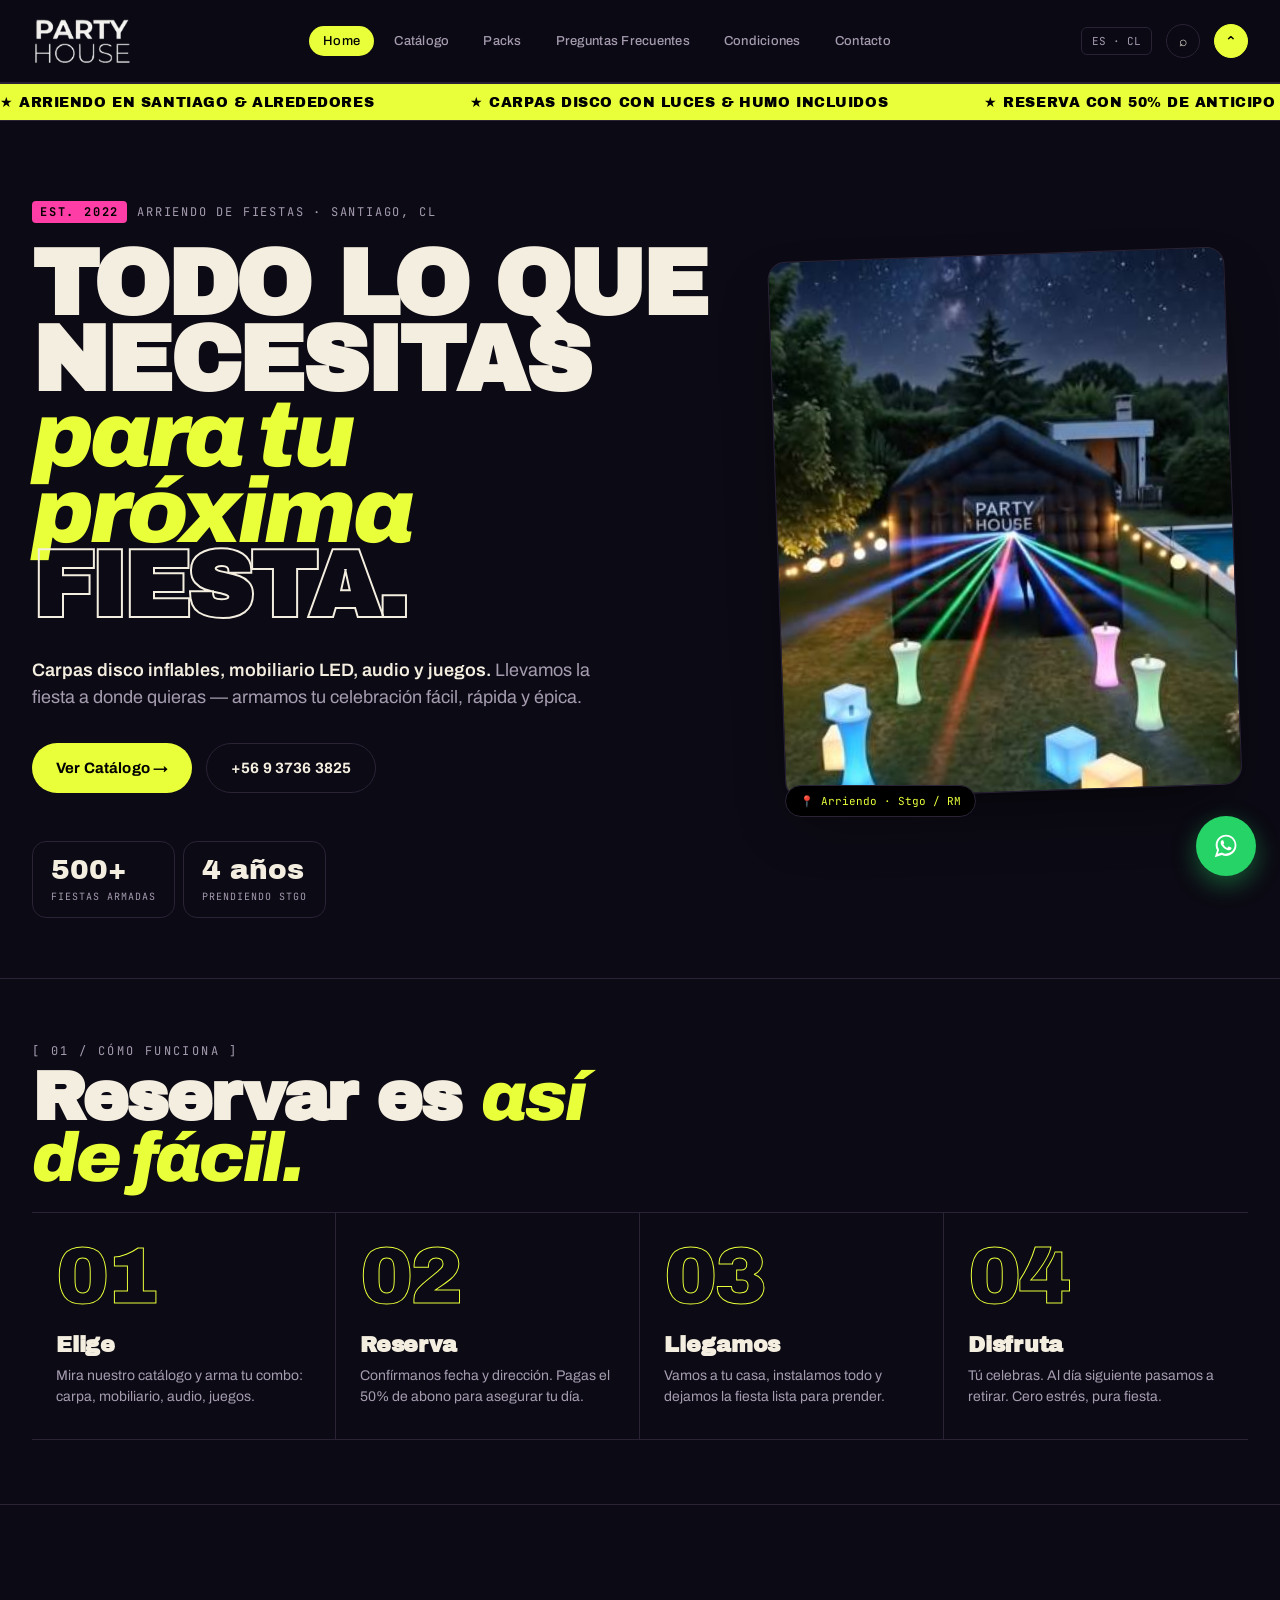
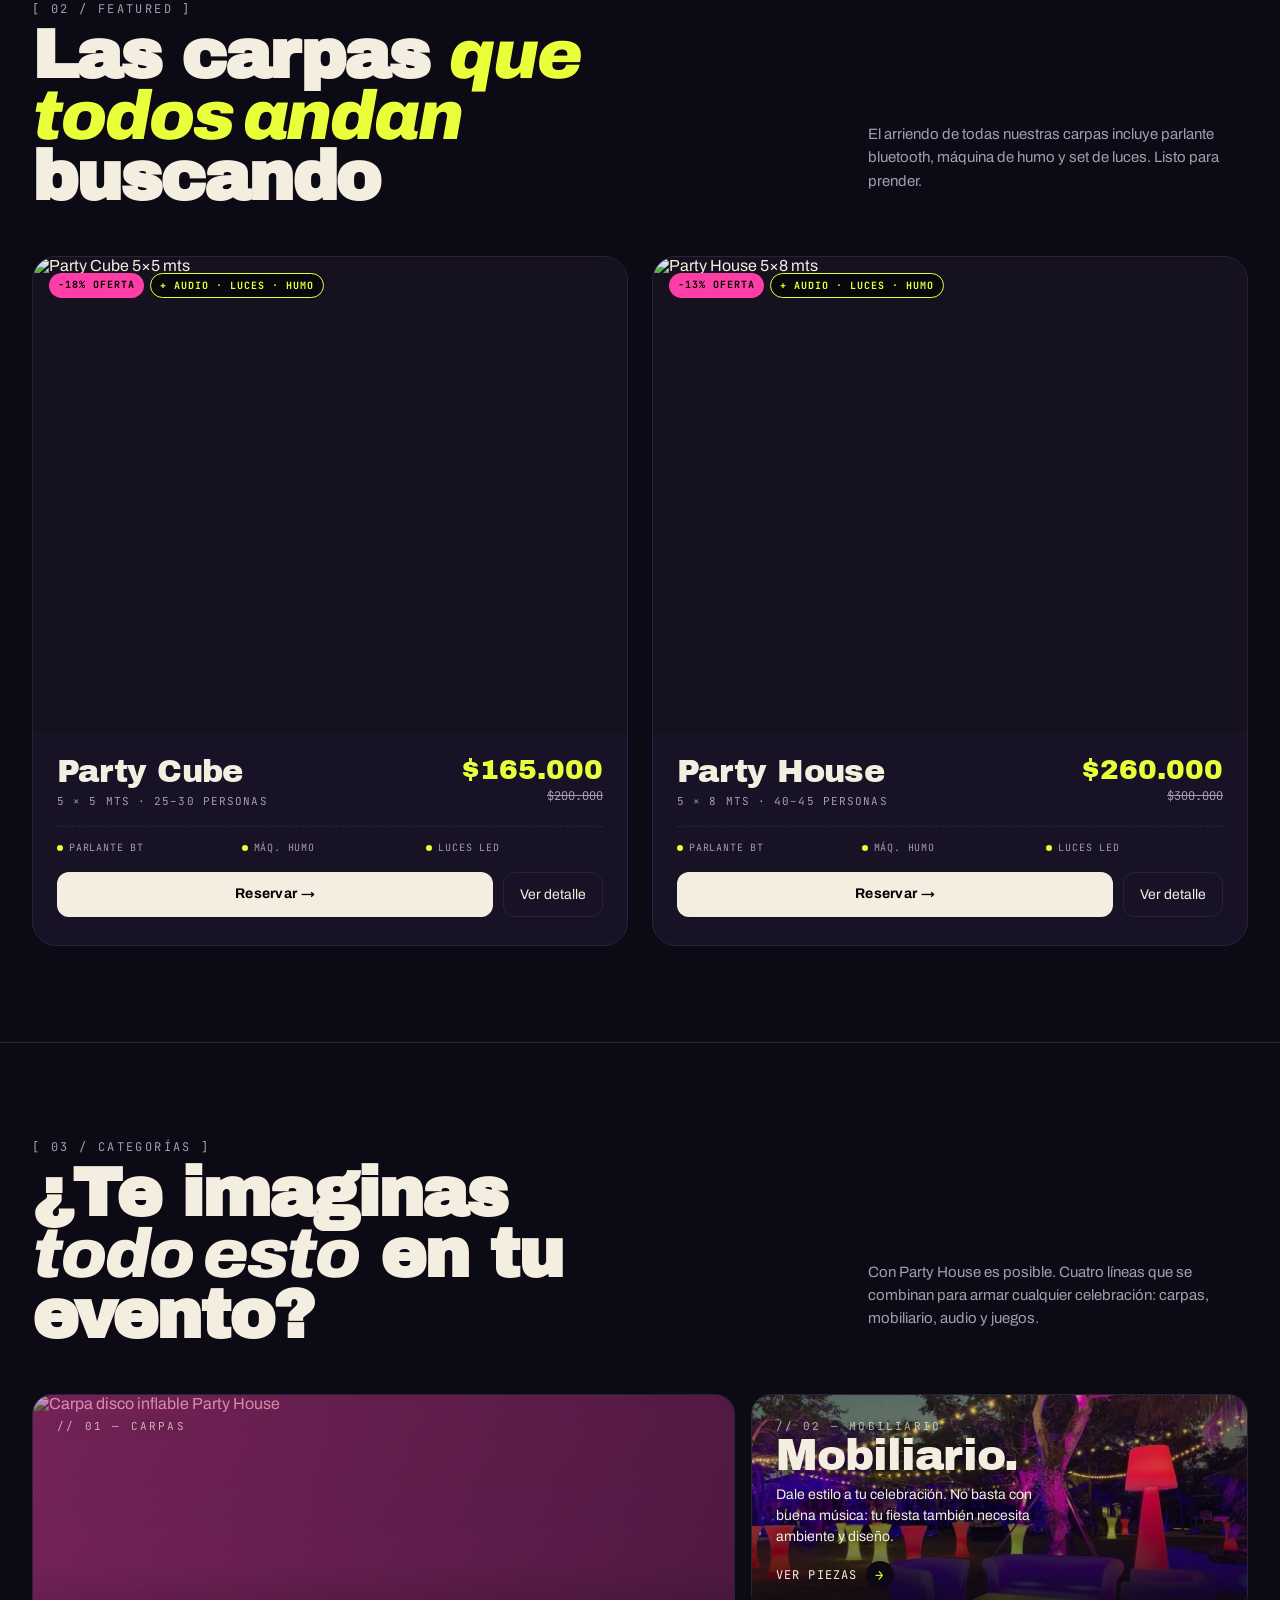
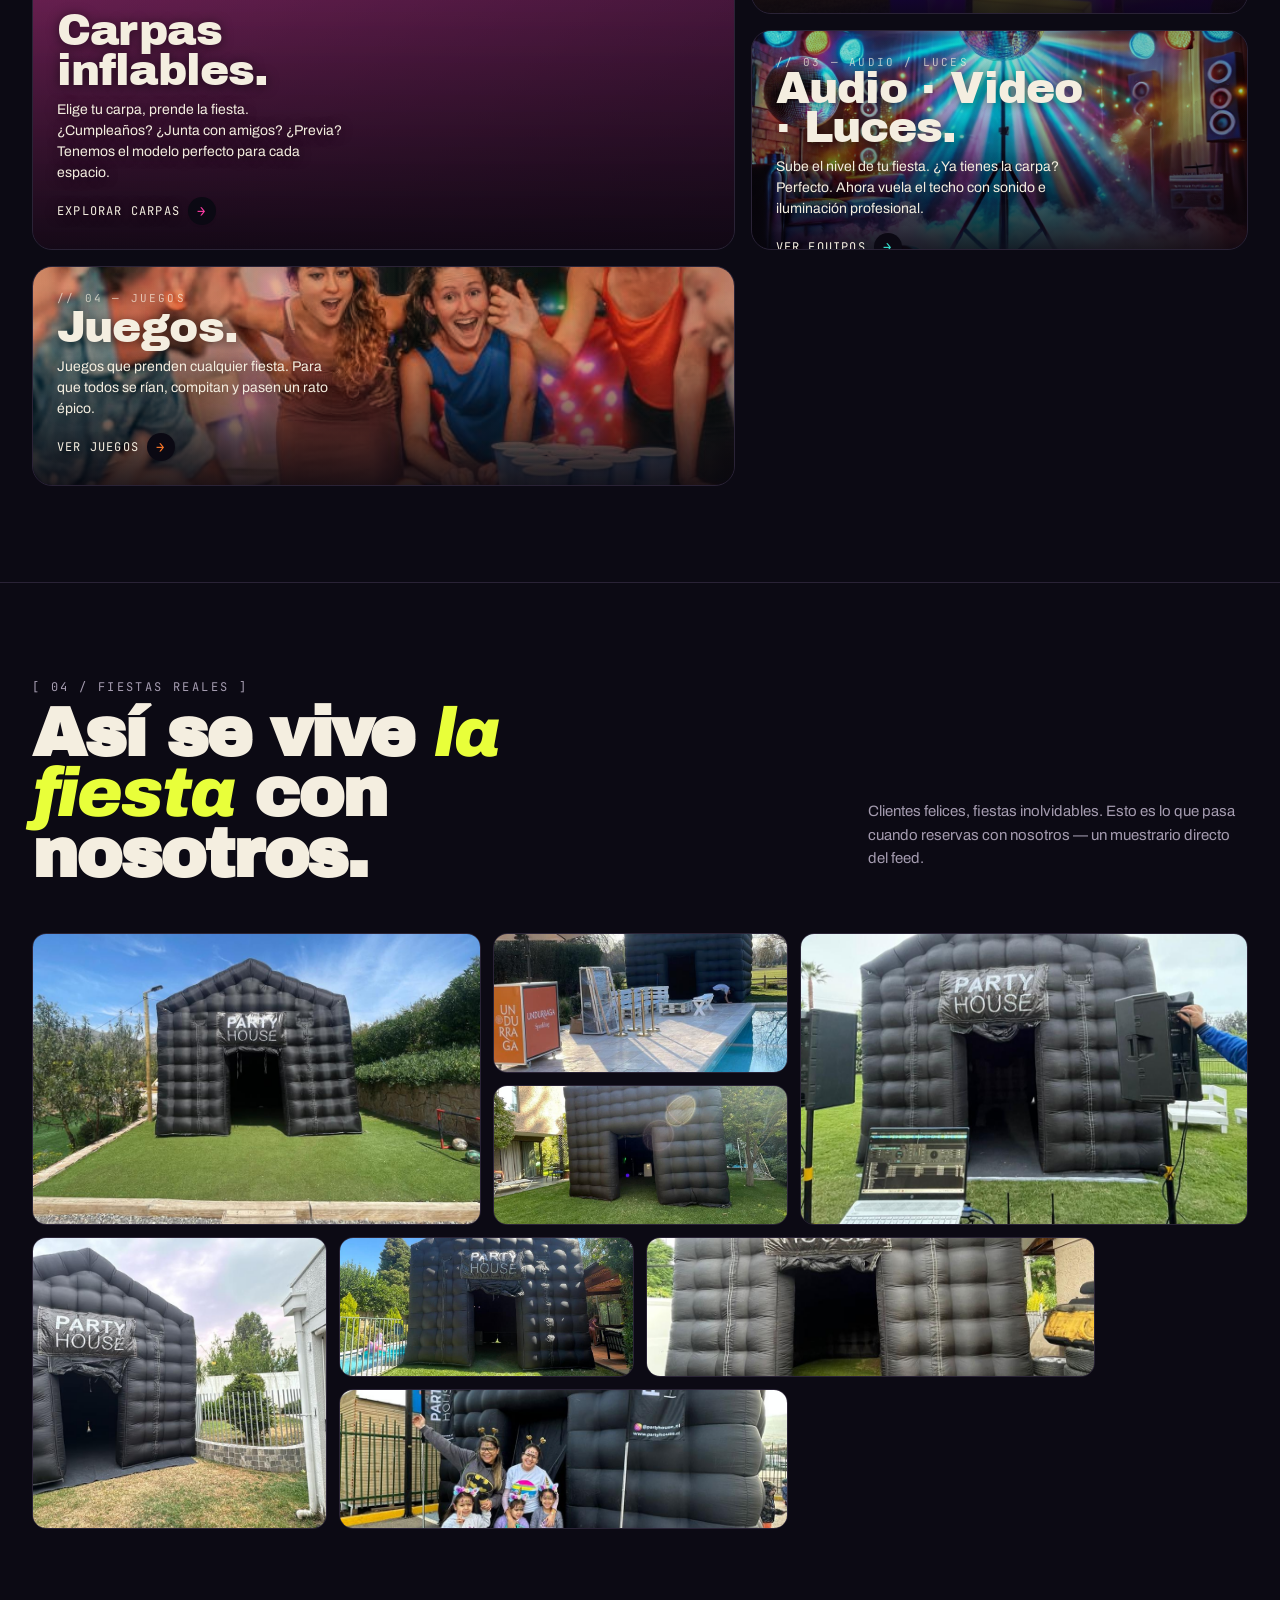
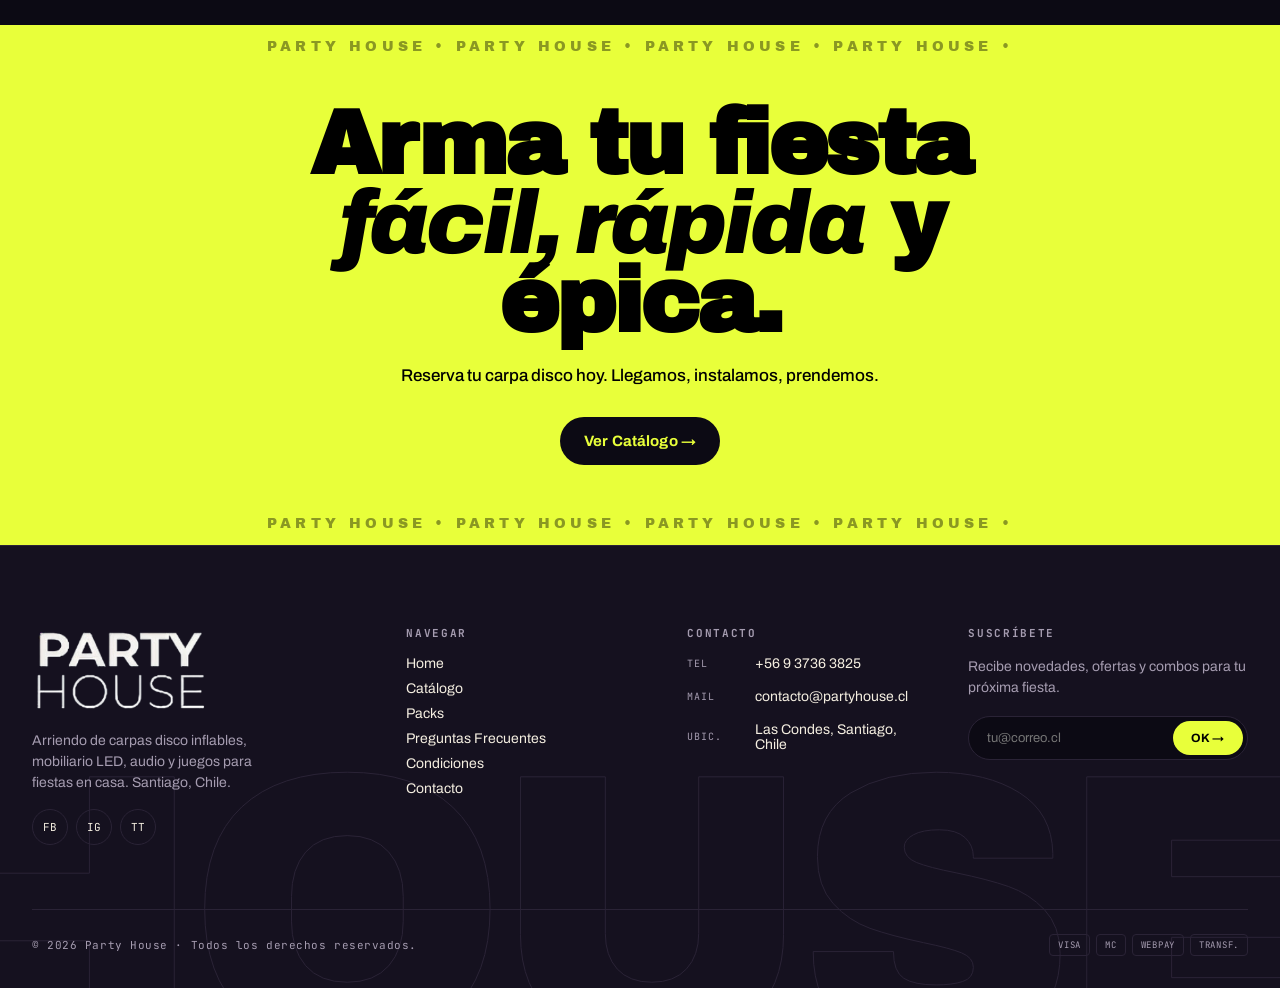
==== index.html @ 4698a6fb "Add files via upload" ====
<!doctype html>
<html lang="es">
<head>
<meta charset="utf-8" />
<meta name="viewport" content="width=device-width,initial-scale=1" />
<title>Party House — Arriendo de carpas, mobiliario LED y audio</title>
<meta name="description" content="Arriendo de carpas disco inflables, mobiliario LED, audio y juegos para fiestas en casa. Arma tu celebración fácil, rápida y épica." />
<link rel="preconnect" href="https://fonts.googleapis.com" />
<link rel="preconnect" href="https://fonts.gstatic.com" crossorigin />
<link href="https://fonts.googleapis.com/css2?family=Archivo+Black&family=Archivo:ital,wght@0,400;0,500;0,700;0,900;1,900&family=JetBrains+Mono:wght@400;500;700&display=swap" rel="stylesheet" />
<link rel="stylesheet" href="assets/site.css" />
<style>
  /* Home-specific */
  .hero{position:relative;padding:80px 0 60px;overflow:hidden}
  .hero-grid{display:grid;grid-template-columns:1.4fr 1fr;gap:48px;align-items:start}
  .eyebrow{font-family:"JetBrains Mono";font-size:12px;color:var(--ink-dim);text-transform:uppercase;letter-spacing:0.15em;display:flex;align-items:center;gap:10px;margin-bottom:24px}
  .eyebrow .pill{background:var(--magenta);color:#000;padding:3px 8px;border-radius:4px;font-weight:700}
  .hero h1{font-family:"Archivo Black";font-size:clamp(51px,7.2vw,118px);line-height:0.82;letter-spacing:-0.035em;margin:0}
  .hero h1 .stroke{-webkit-text-stroke:2px var(--ink);color:transparent}
  .hero-sub{margin-top:32px;max-width:560px;font-size:18px;line-height:1.5;color:var(--ink-dim)}
  .hero-sub strong{color:var(--ink);font-weight:600}
  .hero-cta{display:flex;gap:14px;margin-top:32px;flex-wrap:wrap}
  .hero-right{position:relative;height:560px;margin-top:42px}
  .hero-card{position:absolute;border-radius:18px;overflow:hidden;border:1px solid var(--line);background:var(--bg-2);box-shadow:0 30px 60px -20px rgba(0,0,0,0.5)}
  .hero-card.a{top:0;left:0;width:78%;height:62%;transform:rotate(-3deg)}
  .hero-card.b{bottom:0;right:0;width:62%;height:54%;transform:rotate(4deg);z-index:2}
  .hero-card.c{top:38%;right:8%;width:38%;height:34%;transform:rotate(-8deg);z-index:3;background:var(--magenta);color:#000;display:grid;place-items:center;text-align:center;padding:20px}
  .hero-card.c .display{font-size:34px}
  .hero-card.video{top:50%;left:50%;width:94%;height:96%;transform:translate(-50%,-50%) rotate(-2deg)}
  .hero-card video{position:absolute;inset:0;width:100%;height:100%;object-fit:cover;display:block}
  .hero-tag{position:absolute;bottom:-14px;left:24px;background:#000;border:1px solid var(--line);padding:8px 14px;border-radius:999px;font-family:"JetBrains Mono";font-size:11px;color:var(--acid);z-index:5}
  .stat-row{display:flex;gap:8px;margin-top:48px;flex-wrap:wrap}
  .stat{padding:14px 18px;border:1px solid var(--line);border-radius:14px;min-width:140px}
  .stat .n{font-family:"Archivo Black";font-size:28px;line-height:1}
  .stat .l{font-family:"JetBrains Mono";font-size:10px;color:var(--ink-dim);text-transform:uppercase;letter-spacing:0.1em;margin-top:6px}

  .tents{display:grid;grid-template-columns:1fr 1fr;gap:24px}
  .tent{border:1px solid var(--line);border-radius:24px;overflow:hidden;background:var(--card);display:flex;flex-direction:column;position:relative;transition:transform .25s,border-color .25s}
  .tent:hover{transform:translateY(-4px);border-color:var(--acid)}
  .tent-img{aspect-ratio:5/4;position:relative;overflow:hidden}
  .tent-badges{position:absolute;top:16px;left:16px;display:flex;gap:6px;flex-wrap:wrap;z-index:2}
  .tent-body{padding:24px 24px 28px;display:flex;flex-direction:column;gap:14px}
  .tent-head{display:flex;justify-content:space-between;align-items:flex-start;gap:16px}
  .tent-title{font-family:"Archivo Black";font-size:32px;letter-spacing:-0.02em;line-height:1}
  .tent-size{font-family:"JetBrains Mono";font-size:11px;color:var(--ink-dim);margin-top:6px;letter-spacing:0.1em;text-transform:uppercase}
  .tent-price{text-align:right;line-height:1}
  .tent-price .now{font-family:"Archivo Black";font-size:28px;color:var(--acid)}
  .tent-price .was{font-family:"JetBrains Mono";font-size:12px;color:var(--ink-dim);text-decoration:line-through;margin-top:6px;display:block}
  .tent-meta{display:grid;grid-template-columns:1fr 1fr 1fr;gap:8px;border-top:1px dashed var(--line);padding-top:14px;margin-top:4px}
  .tent-meta div{font-family:"JetBrains Mono";font-size:10px;color:var(--ink-dim);letter-spacing:0.08em;text-transform:uppercase;display:flex;align-items:center;gap:6px}
  .tent-meta div::before{content:"";width:6px;height:6px;background:var(--acid);border-radius:50%}
  .tent-actions{display:flex;gap:10px;margin-top:4px}
  .tent-actions a.reserve{flex:1;padding:14px;background:var(--ink);color:#000;border:0;border-radius:12px;font-weight:700;cursor:pointer;font-size:14px;letter-spacing:0.02em;transition:background .15s;text-align:center}
  .tent-actions a.reserve:hover{background:var(--acid)}
  .tent-actions a.detail-btn{padding:14px 16px;background:transparent;border:1px solid var(--line);color:var(--ink);border-radius:12px;cursor:pointer;font-size:14px;display:inline-flex;align-items:center}

  .cats{display:grid;grid-template-columns:repeat(12,1fr);gap:16px;grid-auto-rows:220px}
  .cat{position:relative;border-radius:20px;overflow:hidden;border:1px solid var(--line);background:var(--card);padding:24px;display:flex;flex-direction:column;justify-content:space-between;cursor:pointer;transition:transform .25s;color:var(--ink)}
  .cat:hover{transform:translateY(-3px)}
  .cat-1{grid-column:span 7;grid-row:span 2}
  .cat-2{grid-column:span 5}
  .cat-3{grid-column:span 5}
  .cat-4{grid-column:span 7}
  .cat-bg{position:absolute;inset:0;z-index:0;overflow:hidden}
  .cat-bg img{position:absolute;inset:0;width:100%;height:100%;object-fit:cover;z-index:0}
  .cat-bg::before{content:"";position:absolute;inset:0;z-index:1;mix-blend-mode:multiply;opacity:0.45}
  .cat-bg::after{content:"";position:absolute;inset:0;z-index:2;background:linear-gradient(180deg,rgba(8,6,14,0.10) 0%,rgba(8,6,14,0.04) 38%,rgba(8,6,14,0.86) 100%)}
  .cat-content{position:relative;z-index:1;display:flex;flex-direction:column;justify-content:space-between;height:100%;text-shadow:0 1px 12px rgba(0,0,0,0.55)}
  .cat-num{font-family:"JetBrains Mono";font-size:11px;letter-spacing:0.2em;opacity:0.7}
  .cat-title{font-family:"Archivo Black";font-size:44px;line-height:0.9;letter-spacing:-0.02em}
  .cat-desc{font-size:14px;line-height:1.5;max-width:36ch;margin-top:8px}
  .cat-cta{display:inline-flex;align-items:center;gap:8px;font-family:"JetBrains Mono";font-size:12px;letter-spacing:0.1em;text-transform:uppercase;margin-top:14px}
  .cat-cta .arrow{width:28px;height:28px;border-radius:50%;background:#000;color:#fff;display:grid;place-items:center;font-size:14px}
  .cat-1 .cat-bg::before{background:linear-gradient(135deg,var(--magenta),#7a1a55)}
  .cat-1 .cat-cta .arrow{background:#0c0a14;color:var(--magenta)}
  .cat-2 .cat-bg::before{background:linear-gradient(160deg,var(--acid),#9aac20)}
  .cat-2 .cat-cta .arrow{background:#0c0a14;color:var(--acid)}
  .cat-3 .cat-bg::before{background:linear-gradient(140deg,var(--cyan),#1c8175)}
  .cat-3 .cat-cta .arrow{background:#0c0a14;color:var(--cyan)}
  .cat-4 .cat-bg::before{background:linear-gradient(150deg,var(--orange),#a64a17)}
  .cat-4 .cat-cta .arrow{background:#0c0a14;color:var(--orange)}
  .cat-icon{display:none}
  .cat-1 .cat-icon{font-size:120px;opacity:0.18}

  .steps{display:grid;grid-template-columns:repeat(4,1fr);gap:0;border-top:1px solid var(--line);border-bottom:1px solid var(--line)}
  .step{padding:32px 24px;border-right:1px solid var(--line);position:relative}
  .step:last-child{border-right:0}
  .step-n{font-family:"Archivo Black";font-size:80px;line-height:0.8;letter-spacing:-0.04em;-webkit-text-stroke:1px var(--acid);color:transparent}
  .step h4{font-family:"Archivo Black";font-size:22px;margin:24px 0 8px;letter-spacing:-0.01em}
  .step p{color:var(--ink-dim);font-size:14px;line-height:1.5;margin:0}

  .gallery{display:grid;grid-template-columns:repeat(8,1fr);gap:12px;grid-auto-rows:140px}
  .gimg{position:relative;border-radius:14px;overflow:hidden;border:1px solid var(--line)}
  .gimg .photo{font-size:10px}
  .gimg img{position:absolute;inset:0;width:100%;height:100%;object-fit:cover}
  .gimg .loc{position:absolute;left:10px;bottom:10px;font-family:"JetBrains Mono";font-size:10px;color:#fff;background:rgba(0,0,0,0.6);padding:4px 8px;border-radius:4px;letter-spacing:0.08em;z-index:2;backdrop-filter:blur(4px)}
  .gimg .date{position:absolute;right:10px;top:10px;font-family:"JetBrains Mono";font-size:9px;color:var(--acid);background:rgba(0,0,0,0.7);padding:3px 7px;border-radius:4px;letter-spacing:0.08em;z-index:2}
  .g1{grid-column:span 3;grid-row:span 2}
  .g2{grid-column:span 2}
  .g3{grid-column:span 3;grid-row:span 2}
  .g4{grid-column:span 2}
  .g5{grid-column:span 2;grid-row:span 2}
  .g6{grid-column:span 2}
  .g7{grid-column:span 3}
  .g8{grid-column:span 3}

  .cta-band{background:var(--acid);color:#000;padding:80px 0;text-align:center;position:relative;overflow:hidden}
  .cta-band::before,.cta-band::after{content:"PARTY HOUSE • PARTY HOUSE • PARTY HOUSE • PARTY HOUSE • ";position:absolute;font-family:"Archivo Black";font-size:14px;letter-spacing:0.3em;white-space:nowrap;color:#000;opacity:0.4}
  .cta-band::before{top:14px;left:0;right:0}
  .cta-band::after{bottom:14px;left:0;right:0}
  .cta-band h3{font-family:"Archivo Black";font-size:clamp(40px,7vw,108px);line-height:0.88;letter-spacing:-0.035em;margin:0 auto;max-width:14ch}
  .cta-band p{margin:24px auto 32px;max-width:520px;font-size:17px;font-weight:500}
  .cta-band .btn{background:#0c0a14;color:var(--acid)}

  @media (max-width:1024px){
    .hero-grid{grid-template-columns:1fr;gap:64px}
    .hero-right{height:440px;margin-top:0}
    .tents{grid-template-columns:1fr}
    .cats{grid-auto-rows:auto}
    .cat-1,.cat-2,.cat-3,.cat-4{grid-column:span 12;min-height:220px}
    .steps{grid-template-columns:1fr 1fr}
    .step:nth-child(2){border-right:0}
    .step:nth-child(1),.step:nth-child(2){border-bottom:1px solid var(--line)}
    .gallery{grid-template-columns:repeat(4,1fr)}
    .g1,.g3,.g5,.g7,.g8{grid-column:span 2;grid-row:span 1}
    .g2,.g4,.g6{grid-column:span 2}
  }
  @media (max-width:640px){
    .stat-row{gap:6px}
    .stat{padding:10px 12px;min-width:0;flex:1}
    .tent-meta{grid-template-columns:1fr 1fr}
    .gallery{grid-template-columns:repeat(2,1fr)}
    .g1,.g2,.g3,.g4,.g5,.g6,.g7,.g8{grid-column:span 2;grid-row:span 1}
  }
</style>
</head>
<body>

<div id="nav-slot"></div>

<div class="marquee" aria-hidden="true">
  <div class="marquee-track">
    <span>★ Arriendo en Santiago &amp; alrededores</span><span class="sep"></span>
    <span>★ Carpas disco con luces &amp; humo incluidos</span><span class="sep"></span>
    <span>★ Reserva con 50% de anticipo</span><span class="sep"></span>
    <span>★ Mobiliario LED · Audio · Juegos</span><span class="sep"></span>
    <span>★ Arriendo en Santiago &amp; alrededores</span><span class="sep"></span>
    <span>★ Carpas disco con luces &amp; humo incluidos</span><span class="sep"></span>
    <span>★ Reserva con 50% de anticipo</span><span class="sep"></span>
    <span>★ Mobiliario LED · Audio · Juegos</span><span class="sep"></span>
  </div>
</div>

<section class="hero">
  <div class="wrap">
    <div class="hero-grid">
      <div>
        <div class="eyebrow">
          <span class="pill">EST. 2022</span>
          Arriendo de fiestas · Santiago, CL
        </div>
        <h1>
          TODO LO QUE<br />
          NECESITAS<br />
          <span class="ital acid">para tu próxima</span><br />
          <span class="stroke">FIESTA.</span>
        </h1>
        <p class="hero-sub">
          <strong>Carpas disco inflables, mobiliario LED, audio y juegos.</strong>
          Llevamos la fiesta a donde quieras — armamos tu celebración fácil,
          rápida y épica.
        </p>
        <div class="hero-cta">
          <a class="btn btn-primary" href="catalogo.html">Ver Catálogo →</a>
          <a class="btn btn-ghost" href="https://wa.me/56937363825" target="_blank" rel="noopener">+56 9 3736 3825</a>
        </div>
        <div class="stat-row">
          <div class="stat"><div class="n">500+</div><div class="l">Fiestas armadas</div></div>
          <div class="stat"><div class="n">4 años</div><div class="l">prendiendo Stgo</div></div>
        </div>
      </div>
      <div class="hero-right">
        <div class="hero-card video">
          <video src="assets/img/video-home.mp4" poster="assets/img/video-home-poster.jpg" autoplay loop muted playsinline preload="metadata"></video>
        </div>
        <div class="hero-tag">📍 Arriendo · Stgo / RM</div>
      </div>
    </div>
  </div>
</section>

<section class="section" style="padding:64px 0">
  <div class="wrap">
    <div class="section-head" style="margin-bottom:24px">
      <div>
        <div class="section-num">[ 01 / CÓMO FUNCIONA ]</div>
        <h2>Reservar es <span class="ital acid">así de fácil.</span></h2>
      </div>
    </div>
    <div class="steps">
      <div class="step">
        <div class="step-n">01</div>
        <h4>Elige</h4>
        <p>Mira nuestro catálogo y arma tu combo: carpa, mobiliario, audio, juegos.</p>
      </div>
      <div class="step">
        <div class="step-n">02</div>
        <h4>Reserva</h4>
        <p>Confírmanos fecha y dirección. Pagas el 50% de abono para asegurar tu día.</p>
      </div>
      <div class="step">
        <div class="step-n">03</div>
        <h4>Llegamos</h4>
        <p>Vamos a tu casa, instalamos todo y dejamos la fiesta lista para prender.</p>
      </div>
      <div class="step">
        <div class="step-n">04</div>
        <h4>Disfruta</h4>
        <p>Tú celebras. Al día siguiente pasamos a retirar. Cero estrés, pura fiesta.</p>
      </div>
    </div>
  </div>
</section>

<section class="section" id="featured">
  <div class="wrap">
    <div class="section-head">
      <div>
        <div class="section-num">[ 02 / FEATURED ]</div>
        <h2>Las carpas <span class="ital acid">que todos andan</span> buscando</h2>
      </div>
      <p class="section-blurb">
        El arriendo de todas nuestras carpas incluye parlante bluetooth,
        máquina de humo y set de luces. Listo para prender.
      </p>
    </div>

    <div class="tents">
      <article class="tent">
        <div class="tent-img">
          <div class="tent-badges">
            <span class="badge badge-sale">−18% OFERTA</span>
            <span class="badge badge-incl">+ AUDIO · LUCES · HUMO</span>
          </div>
          <img class="photo-img" src="https://cdn.shopify.com/s/files/1/0756/1658/3934/files/edited.jpg" alt="Party Cube 5×5 mts" loading="lazy" />
        </div>
        <div class="tent-body">
          <div class="tent-head">
            <div>
              <div class="tent-title">Party Cube</div>
              <div class="tent-size">5 × 5 mts · 25–30 personas</div>
            </div>
            <div class="tent-price">
              <div class="now">$165.000</div>
              <span class="was">$200.000</span>
            </div>
          </div>
          <div class="tent-meta">
            <div>Parlante BT</div><div>Máq. humo</div><div>Luces LED</div>
          </div>
          <div class="tent-actions">
            <a class="reserve" href="producto.html?id=party-cube-5x5-mts">Reservar →</a>
            <a class="detail-btn" href="producto.html?id=party-cube-5x5-mts">Ver detalle</a>
          </div>
        </div>
      </article>

      <article class="tent">
        <div class="tent-img">
          <div class="tent-badges">
            <span class="badge badge-sale">−13% OFERTA</span>
            <span class="badge badge-incl">+ AUDIO · LUCES · HUMO</span>
          </div>
          <img class="photo-img" src="https://cdn.shopify.com/s/files/1/0756/1658/3934/files/IMG_20221012_214531_139.webp" alt="Party House 5×8 mts" loading="lazy" />
        </div>
        <div class="tent-body">
          <div class="tent-head">
            <div>
              <div class="tent-title">Party House</div>
              <div class="tent-size">5 × 8 mts · 40–45 personas</div>
            </div>
            <div class="tent-price">
              <div class="now">$260.000</div>
              <span class="was">$300.000</span>
            </div>
          </div>
          <div class="tent-meta">
            <div>Parlante BT</div><div>Máq. humo</div><div>Luces LED</div>
          </div>
          <div class="tent-actions">
            <a class="reserve" href="producto.html?id=party-house-5x8-mts">Reservar →</a>
            <a class="detail-btn" href="producto.html?id=party-house-5x8-mts">Ver detalle</a>
          </div>
        </div>
      </article>
    </div>
  </div>
</section>

<section class="section">
  <div class="wrap">
    <div class="section-head">
      <div>
        <div class="section-num">[ 03 / CATEGORÍAS ]</div>
        <h2>¿Te imaginas <span class="ital">todo esto</span> en tu evento?</h2>
      </div>
      <p class="section-blurb">
        Con Party House es posible. Cuatro líneas que se combinan para armar
        cualquier celebración: carpas, mobiliario, audio y juegos.
      </p>
    </div>

    <div class="cats">
      <a class="cat cat-1" href="catalogo.html?cat=carpas">
        <div class="cat-bg"><img src="assets/img/carpas.jpg" alt="Carpa disco inflable Party House" loading="lazy" /></div>
        <div class="cat-icon">🕺</div>
        <div class="cat-content">
          <div class="cat-num">// 01 — CARPAS</div>
          <div>
            <div class="cat-title">Carpas<br/>inflables.</div>
            <div class="cat-desc">Elige tu carpa, prende la fiesta. ¿Cumpleaños? ¿Junta con amigos? ¿Previa? Tenemos el modelo perfecto para cada espacio.</div>
            <span class="cat-cta">Explorar carpas <span class="arrow">→</span></span>
          </div>
        </div>
      </a>

      <a class="cat cat-2" href="catalogo.html?cat=mobiliario">
        <div class="cat-bg"><img src="assets/img/mobiliario.png" alt="Mobiliario LED para eventos" loading="lazy" /></div>
        <div class="cat-icon">🪑</div>
        <div class="cat-content">
          <div class="cat-num">// 02 — MOBILIARIO</div>
          <div>
            <div class="cat-title">Mobiliario.</div>
            <div class="cat-desc">Dale estilo a tu celebración. No basta con buena música: tu fiesta también necesita ambiente y diseño.</div>
            <span class="cat-cta">Ver piezas <span class="arrow">→</span></span>
          </div>
        </div>
      </a>

      <a class="cat cat-3" href="catalogo.html?cat=audio">
        <div class="cat-bg"><img src="assets/img/audio.png" alt="Audio, luces y video para fiestas" loading="lazy" /></div>
        <div class="cat-icon">🔊</div>
        <div class="cat-content">
          <div class="cat-num">// 03 — AUDIO / LUCES</div>
          <div>
            <div class="cat-title">Audio · Video<br/>· Luces.</div>
            <div class="cat-desc">Sube el nivel de tu fiesta. ¿Ya tienes la carpa? Perfecto. Ahora vuela el techo con sonido e iluminación profesional.</div>
            <span class="cat-cta">Ver equipos <span class="arrow">→</span></span>
          </div>
        </div>
      </a>

      <a class="cat cat-4" href="catalogo.html?cat=juegos">
        <div class="cat-bg"><img src="assets/img/juegos.jpg" alt="Juegos para fiestas" loading="lazy" /></div>
        <div class="cat-icon">🕹️</div>
        <div class="cat-content">
          <div class="cat-num">// 04 — JUEGOS</div>
          <div>
            <div class="cat-title">Juegos.</div>
            <div class="cat-desc">Juegos que prenden cualquier fiesta. Para que todos se rían, compitan y pasen un rato épico.</div>
            <span class="cat-cta">Ver juegos <span class="arrow">→</span></span>
          </div>
        </div>
      </a>
    </div>
  </div>
</section>

<section class="section">
  <div class="wrap">
    <div class="section-head">
      <div>
        <div class="section-num">[ 04 / FIESTAS REALES ]</div>
        <h2>Así se vive <span class="ital acid">la fiesta</span> con nosotros.</h2>
      </div>
      <p class="section-blurb">
        Clientes felices, fiestas inolvidables. Esto es lo que pasa cuando
        reservas con nosotros — un muestrario directo del feed.
      </p>
    </div>

    <div class="gallery">
      <div class="gimg g1"><img src="assets/img/gal-1.jpg" alt="Carpa Party House en fiesta real" loading="lazy" /></div>
      <div class="gimg g2"><img src="assets/img/gal-2.jpg" alt="Carpa Party House en fiesta real" loading="lazy" /></div>
      <div class="gimg g3"><img src="assets/img/gal-3.jpg" alt="Carpa Party House en fiesta real" loading="lazy" /></div>
      <div class="gimg g4"><img src="assets/img/gal-4.jpg" alt="Carpa Party House en fiesta real" loading="lazy" /></div>
      <div class="gimg g5"><img src="assets/img/gal-5.jpg" alt="Carpa Party House en fiesta real" loading="lazy" /></div>
      <div class="gimg g6"><img src="assets/img/gal-6.jpg" alt="Carpa Party House en fiesta real" loading="lazy" /></div>
      <div class="gimg g7"><img src="assets/img/gal-7.jpg" alt="Carpa Party House en fiesta real" loading="lazy" /></div>
      <div class="gimg g8"><img src="assets/img/gal-8.jpg" alt="Carpa Party House en fiesta real" loading="lazy" /></div>
    </div>
  </div>
</section>

<section class="cta-band">
  <div class="wrap">
    <h3>Arma tu fiesta <span class="ital">fácil, rápida</span> y épica.</h3>
    <p>Reserva tu carpa disco hoy. Llegamos, instalamos, prendemos.</p>
    <a class="btn" href="catalogo.html">Ver Catálogo →</a>
  </div>
</section>

<div id="footer-slot"></div>
<div id="wa-slot"></div>

<script src="assets/data.js"></script>
<script src="assets/partials.js"></script>
<script src="assets/site.js"></script>
<script>
  PH_mountChrome({active:'home'});
</script>
</body>
</html>
---- assets/site.css ----
/* ============ PARTY HOUSE — Shared styles ============ */
:root{
  --bg:#0c0a14;
  --bg-2:#15111f;
  --ink:#f4eee0;
  --ink-dim:#a59cb0;
  --line:#2a2336;
  --acid:#e8ff3a;
  --magenta:#ff3da6;
  --cyan:#36e6d4;
  --orange:#ff7a2a;
  --card:#171225;
  --danger:#ff5454;
  --success:#3affb2;
}
*{box-sizing:border-box}
html,body{margin:0;padding:0;background:var(--bg);color:var(--ink);font-family:"Archivo",system-ui,sans-serif;-webkit-font-smoothing:antialiased}
body{overflow-x:hidden}
a{color:inherit;text-decoration:none}
::selection{background:var(--acid);color:#000}
img{max-width:100%;display:block}

.mono{font-family:"JetBrains Mono",ui-monospace,monospace;font-feature-settings:"ss01"}
.display{font-family:"Archivo Black","Archivo",sans-serif;letter-spacing:-0.02em;line-height:0.85}
.wrap{max-width:1400px;margin:0 auto;padding:0 32px}
.acid{color:var(--acid)}
.ital{font-style:italic;font-family:"Archivo";font-weight:900}

/* ============ NAV ============ */
.nav{position:sticky;top:0;z-index:50;background:rgba(12,10,20,0.78);backdrop-filter:blur(14px);border-bottom:1px solid var(--line)}
.nav-inner{display:flex;align-items:center;justify-content:space-between;padding:16px 32px;gap:24px;max-width:1400px;margin:0 auto}
.logo{display:flex;align-items:center;gap:10px;font-family:"Archivo Black";letter-spacing:-0.03em;font-size:22px;color:var(--ink)}
.logo .dot{width:14px;height:14px;border-radius:50%;background:var(--acid);box-shadow:0 0 0 4px rgba(232,255,58,0.18)}
.logo-img{height:50px;width:auto;display:block}
@media (max-width:640px){.logo-img{height:41px}}
.nav-links{display:flex;gap:6px;font-size:13px;font-weight:500;letter-spacing:0.02em}
.nav-links a{padding:8px 14px;border-radius:999px;color:var(--ink-dim);transition:all .15s}
.nav-links a:hover{color:var(--ink);background:var(--bg-2)}
.nav-links a.active{color:#000;background:var(--acid)}
.nav-right{display:flex;align-items:center;gap:14px;font-size:13px}
.nav-right .icon{width:34px;height:34px;border-radius:50%;border:1px solid var(--line);display:grid;place-items:center;cursor:pointer;transition:all .15s;background:transparent;color:var(--ink);font-family:inherit;font-size:14px;position:relative}
.nav-right .icon:hover{border-color:var(--acid);color:var(--acid)}
.lang{font-family:"JetBrains Mono";font-size:11px;color:var(--ink-dim);padding:6px 10px;border:1px solid var(--line);border-radius:6px}
.cart-btn{background:var(--acid)!important;color:#000!important;border-color:var(--acid)!important;font-weight:700}
.cart-btn:hover{background:var(--ink)!important;border-color:var(--ink)!important;color:#000!important}
.cart-count{position:absolute;top:-6px;right:-6px;background:var(--magenta);color:#000;font-family:"JetBrains Mono";font-size:10px;font-weight:700;min-width:18px;height:18px;border-radius:9px;padding:0 5px;display:grid;place-items:center;border:2px solid var(--bg)}
.cart-count.empty{display:none}

/* Search overlay */
.search-overlay{position:fixed;inset:0;background:rgba(12,10,20,0.92);backdrop-filter:blur(20px);z-index:200;display:none;align-items:flex-start;justify-content:center;padding-top:120px}
.search-overlay.open{display:flex}
.search-box{width:min(720px,90vw)}
.search-box input{width:100%;background:transparent;border:0;border-bottom:2px solid var(--line);color:var(--ink);font-family:"Archivo Black";font-size:48px;padding:16px 0;outline:0;letter-spacing:-0.02em}
.search-box input::placeholder{color:var(--ink-dim)}
.search-box input:focus{border-bottom-color:var(--acid)}
.search-hint{font-family:"JetBrains Mono";font-size:11px;color:var(--ink-dim);margin-top:14px;letter-spacing:0.1em;text-transform:uppercase}
.search-results{margin-top:24px;display:flex;flex-direction:column;gap:6px;max-height:50vh;overflow-y:auto}
.search-result{padding:14px 18px;border:1px solid var(--line);border-radius:12px;display:flex;justify-content:space-between;align-items:center;cursor:pointer;transition:all .15s;background:var(--card)}
.search-result:hover{border-color:var(--acid);background:var(--bg-2)}
.search-result .name{font-family:"Archivo Black";font-size:17px}
.search-result .meta{font-family:"JetBrains Mono";font-size:11px;color:var(--ink-dim);margin-top:2px}
.search-result .price{font-family:"Archivo Black";font-size:18px;color:var(--acid)}
.search-empty{color:var(--ink-dim);text-align:center;padding:32px;font-size:14px}
.search-close{position:absolute;top:24px;right:32px;width:42px;height:42px;border-radius:50%;border:1px solid var(--line);background:transparent;color:var(--ink);cursor:pointer;font-size:18px}

/* ============ MARQUEE ============ */
.marquee{border-top:1px solid var(--line);border-bottom:1px solid var(--line);background:var(--acid);color:#000;overflow:hidden}
.marquee-track{display:flex;gap:48px;padding:10px 0;font-family:"Archivo Black";font-size:14px;letter-spacing:0.04em;text-transform:uppercase;white-space:nowrap;animation:marq 28s linear infinite}
.marquee-track span{display:inline-flex;align-items:center;gap:48px}
.marquee-track .sep{width:8px;height:8px;background:#000;border-radius:50%;display:inline-block}
@keyframes marq{from{transform:translateX(0)}to{transform:translateX(-50%)}}

/* ============ BUTTONS ============ */
.btn{display:inline-flex;align-items:center;justify-content:center;gap:10px;padding:16px 24px;border-radius:999px;font-weight:700;font-size:15px;letter-spacing:0.01em;border:0;cursor:pointer;transition:transform .15s;font-family:"Archivo",sans-serif}
.btn:hover{transform:translateY(-2px)}
.btn-primary{background:var(--acid);color:#000}
.btn-magenta{background:var(--magenta);color:#000}
.btn-ghost{background:transparent;color:var(--ink);border:1px solid var(--line)}
.btn-ghost:hover{border-color:var(--ink)}
.btn-block{width:100%}
.btn-sm{padding:10px 16px;font-size:13px}

/* Floating WhatsApp */
.wa-float{position:fixed;bottom:24px;right:24px;width:60px;height:60px;border-radius:50%;background:#25D366;color:#fff;display:grid;place-items:center;z-index:90;box-shadow:0 8px 24px rgba(37,211,102,0.4);cursor:pointer;border:0;transition:transform .15s}
.wa-float svg{display:block}
.wa-float:hover{transform:scale(1.08)}

/* Photo placeholders */
.photo-img{position:absolute;inset:0;width:100%;height:100%;object-fit:cover;background:var(--bg-2)}
/* any container holding a real photo must establish a positioning context */
.product-img,.tent-img,.pd-main,.pd-thumb,.ci-img,.sum-item-img{position:relative}
.photo{position:relative;width:100%;height:100%;background:repeating-linear-gradient(45deg,#1d1830 0 12px,#211b35 12px 24px);display:grid;place-items:center;color:var(--ink-dim);font-family:"JetBrains Mono";font-size:11px;text-align:center}
.photo::after{content:attr(data-label);padding:6px 10px;background:rgba(0,0,0,0.5);border:1px dashed var(--line);border-radius:4px;letter-spacing:0.1em;text-transform:uppercase}
.photo.tint-magenta{background:repeating-linear-gradient(45deg,#5a1640 0 12px,#6a1a4a 12px 24px)}
.photo.tint-cyan{background:repeating-linear-gradient(45deg,#0e3a40 0 12px,#114449 12px 24px)}
.photo.tint-acid{background:repeating-linear-gradient(45deg,#3e4012 0 12px,#494c16 12px 24px)}
.photo.tint-orange{background:repeating-linear-gradient(45deg,#4a2210 0 12px,#562813 12px 24px)}
.photo.tint-purple{background:repeating-linear-gradient(45deg,#2a1b4a 0 12px,#322154 12px 24px)}

/* ============ PAGE HEAD (for sub-pages) ============ */
.page-head{padding:80px 0 48px;border-bottom:1px solid var(--line);position:relative;overflow:hidden}
.page-head .crumb{font-family:"JetBrains Mono";font-size:11px;color:var(--ink-dim);letter-spacing:0.2em;margin-bottom:18px;text-transform:uppercase}
.page-head .crumb a:hover{color:var(--acid)}
.page-head h1{font-family:"Archivo Black";font-size:clamp(48px,8vw,128px);line-height:0.85;letter-spacing:-0.035em;margin:0;max-width:14ch}
.page-head .lead{margin-top:24px;color:var(--ink-dim);font-size:17px;line-height:1.55;max-width:560px}
.page-head-bg{position:absolute;font-family:"Archivo Black";font-size:clamp(140px,22vw,320px);right:-30px;bottom:-80px;color:transparent;-webkit-text-stroke:1px var(--line);letter-spacing:-0.04em;line-height:0.8;pointer-events:none;user-select:none}

/* ============ SECTIONS ============ */
.section{padding:96px 0;border-top:1px solid var(--line);position:relative}
.section-head{display:flex;align-items:flex-end;justify-content:space-between;gap:24px;margin-bottom:48px;flex-wrap:wrap}
.section-num{font-family:"JetBrains Mono";font-size:12px;color:var(--ink-dim);letter-spacing:0.2em}
.section h2{font-family:"Archivo Black";font-size:clamp(40px,5.4vw,84px);line-height:0.88;letter-spacing:-0.03em;margin:8px 0 0;max-width:14ch}
.section-blurb{max-width:380px;color:var(--ink-dim);font-size:15px;line-height:1.55}

/* ============ PRODUCT CARD ============ */
.product-card{border:1px solid var(--line);border-radius:24px;overflow:hidden;background:var(--card);display:flex;flex-direction:column;position:relative;transition:transform .25s,border-color .25s;color:var(--ink)}
.product-card:hover{transform:translateY(-4px);border-color:var(--acid)}
.product-img{aspect-ratio:5/4;position:relative;overflow:hidden}
.product-img .photo::after{font-size:12px}
.product-badges{position:absolute;top:14px;left:14px;display:flex;gap:6px;flex-wrap:wrap;z-index:2}
.badge{padding:5px 9px;border-radius:999px;font-family:"JetBrains Mono";font-size:10px;letter-spacing:0.1em;text-transform:uppercase;font-weight:700}
.badge-sale{background:var(--magenta);color:#000}
.badge-incl{background:rgba(0,0,0,0.6);color:var(--acid);border:1px solid var(--acid)}
.badge-new{background:var(--cyan);color:#000}
.product-body{padding:20px 22px 22px;display:flex;flex-direction:column;gap:10px;flex:1}
.product-cat{font-family:"JetBrains Mono";font-size:10px;color:var(--ink-dim);letter-spacing:0.15em;text-transform:uppercase}
.product-title{font-family:"Archivo Black";font-size:24px;letter-spacing:-0.02em;line-height:1;margin:0}
.product-size{font-family:"JetBrains Mono";font-size:11px;color:var(--ink-dim);letter-spacing:0.08em;text-transform:uppercase}
.product-price{display:flex;align-items:baseline;gap:10px;margin-top:auto}
.product-price .now{font-family:"Archivo Black";font-size:22px;color:var(--acid)}
.product-price .was{font-family:"JetBrains Mono";font-size:12px;color:var(--ink-dim);text-decoration:line-through}
.product-actions{display:flex;gap:8px;margin-top:8px}
.product-actions .reserve{flex:1;padding:12px;background:var(--ink);color:#000;border:0;border-radius:10px;font-weight:700;cursor:pointer;font-size:13px;letter-spacing:0.02em;transition:background .15s;font-family:inherit}
.product-actions .reserve:hover{background:var(--acid)}
.product-actions .detail-btn{padding:12px 14px;background:transparent;border:1px solid var(--line);color:var(--ink);border-radius:10px;cursor:pointer;font-size:13px;font-family:inherit}
.product-actions .detail-btn:hover{border-color:var(--ink)}

/* ============ FAQ ============ */
.faq-list{display:flex;flex-direction:column;border-top:1px solid var(--line)}
.faq-item{border-bottom:1px solid var(--line);padding:24px 0;cursor:pointer}
.faq-q{display:flex;justify-content:space-between;align-items:center;gap:16px;font-family:"Archivo Black";font-size:20px;letter-spacing:-0.01em}
.faq-q .plus{width:32px;height:32px;border-radius:50%;border:1px solid var(--line);display:grid;place-items:center;color:var(--ink-dim);transition:all .2s;flex-shrink:0}
.faq-item:hover .plus{border-color:var(--acid);color:var(--acid)}
.faq-item.open .plus{background:var(--acid);color:#000;border-color:var(--acid);transform:rotate(45deg)}
.faq-a{max-height:0;overflow:hidden;transition:max-height .35s,margin .35s;color:var(--ink-dim);font-size:15px;line-height:1.6}
.faq-item.open .faq-a{max-height:400px;margin-top:14px}
.faq-a ul{padding-left:20px;margin:8px 0}
.faq-a li{margin-bottom:6px}

/* ============ FORM ============ */
.form-field{display:flex;flex-direction:column;gap:8px;margin-bottom:18px}
.form-field label{font-family:"JetBrains Mono";font-size:11px;color:var(--ink-dim);letter-spacing:0.15em;text-transform:uppercase}
.form-field input,.form-field textarea,.form-field select{background:var(--bg-2);border:1px solid var(--line);color:var(--ink);font-family:"Archivo",sans-serif;font-size:15px;padding:14px 16px;border-radius:12px;outline:0;transition:border-color .15s;width:100%}
.form-field input:focus,.form-field textarea:focus,.form-field select:focus{border-color:var(--acid)}
.form-field textarea{min-height:120px;resize:vertical;font-family:inherit}
.form-field.error input,.form-field.error textarea{border-color:var(--danger)}
.form-field .err-msg{font-family:"JetBrains Mono";font-size:11px;color:var(--danger);display:none}
.form-field.error .err-msg{display:block}
.form-row{display:grid;grid-template-columns:1fr 1fr;gap:14px}

.toast{position:fixed;bottom:32px;left:50%;transform:translateX(-50%) translateY(120px);background:var(--acid);color:#000;padding:14px 24px;border-radius:999px;font-weight:700;z-index:300;transition:transform .35s cubic-bezier(.2,.9,.3,1.2);box-shadow:0 12px 32px rgba(232,255,58,0.3);font-family:"Archivo",sans-serif}
.toast.show{transform:translateX(-50%) translateY(0)}
.toast.success{background:var(--success)}
.toast.error{background:var(--danger);color:#fff}

/* ============ FOOTER ============ */
footer{background:var(--bg-2);border-top:1px solid var(--line);padding:80px 0 32px;position:relative;overflow:hidden}
.foot-grid{display:grid;grid-template-columns:1.4fr 1fr 1fr 1.2fr;gap:48px;margin-bottom:64px}
.foot-brand{font-family:"Archivo Black";font-size:42px;letter-spacing:-0.02em;line-height:0.9}
.foot-logo-img{height:88px;width:auto;display:block;margin-bottom:4px}
.foot-tagline{color:var(--ink-dim);font-size:14px;line-height:1.5;margin-top:16px;max-width:32ch}
.foot-col h5{font-family:"JetBrains Mono";font-size:11px;color:var(--ink-dim);text-transform:uppercase;letter-spacing:0.15em;margin:0 0 16px}
.foot-col ul{list-style:none;padding:0;margin:0;display:flex;flex-direction:column;gap:10px;font-size:14px}
.foot-col li a:hover{color:var(--acid)}
.contact-line{font-size:14px;display:flex;align-items:center;gap:8px;margin-bottom:8px}
.contact-line .lbl{font-family:"JetBrains Mono";font-size:10px;color:var(--ink-dim);text-transform:uppercase;letter-spacing:0.1em;min-width:60px}
.news{margin-top:18px}
.news-input{display:flex;border:1px solid var(--line);border-radius:999px;padding:4px;background:var(--bg)}
.news-input input{flex:1;background:transparent;border:0;outline:0;color:var(--ink);padding:10px 14px;font-family:"Archivo";font-size:13px}
.news-input button{background:var(--acid);color:#000;border:0;padding:10px 18px;border-radius:999px;font-weight:700;font-size:12px;cursor:pointer;letter-spacing:0.05em;font-family:inherit}
.socials{display:flex;gap:8px;margin-top:16px}
.soc{width:36px;height:36px;border-radius:50%;border:1px solid var(--line);display:grid;place-items:center;font-family:"JetBrains Mono";font-size:11px;cursor:pointer;transition:all .15s}
.soc:hover{background:var(--acid);color:#000;border-color:var(--acid)}
.foot-bottom{border-top:1px solid var(--line);padding-top:24px;display:flex;justify-content:space-between;align-items:center;flex-wrap:wrap;gap:16px}
.foot-bottom small,.foot-bottom .pay{font-family:"JetBrains Mono";font-size:11px;color:var(--ink-dim);letter-spacing:0.05em}
.pay-row{display:flex;gap:6px}
.pay-row .pp{padding:4px 8px;border:1px solid var(--line);border-radius:4px;font-family:"JetBrains Mono";font-size:9px;letter-spacing:0.08em;color:var(--ink-dim)}
.big-mark{position:absolute;font-family:"Archivo Black";font-size:clamp(160px,30vw,420px);bottom:-80px;right:-40px;color:transparent;-webkit-text-stroke:1px var(--line);letter-spacing:-0.04em;line-height:0.8;pointer-events:none;user-select:none}

/* ============ Responsive ============ */
@media (max-width:1024px){
  .foot-grid{grid-template-columns:1fr 1fr;gap:32px}
}
@media (max-width:640px){
  .nav-links{display:none}
  .wrap{padding:0 20px}
  .nav-inner{padding:14px 20px}
  .foot-grid{grid-template-columns:1fr}
  .form-row{grid-template-columns:1fr}
  .page-head{padding:56px 0 36px}
}
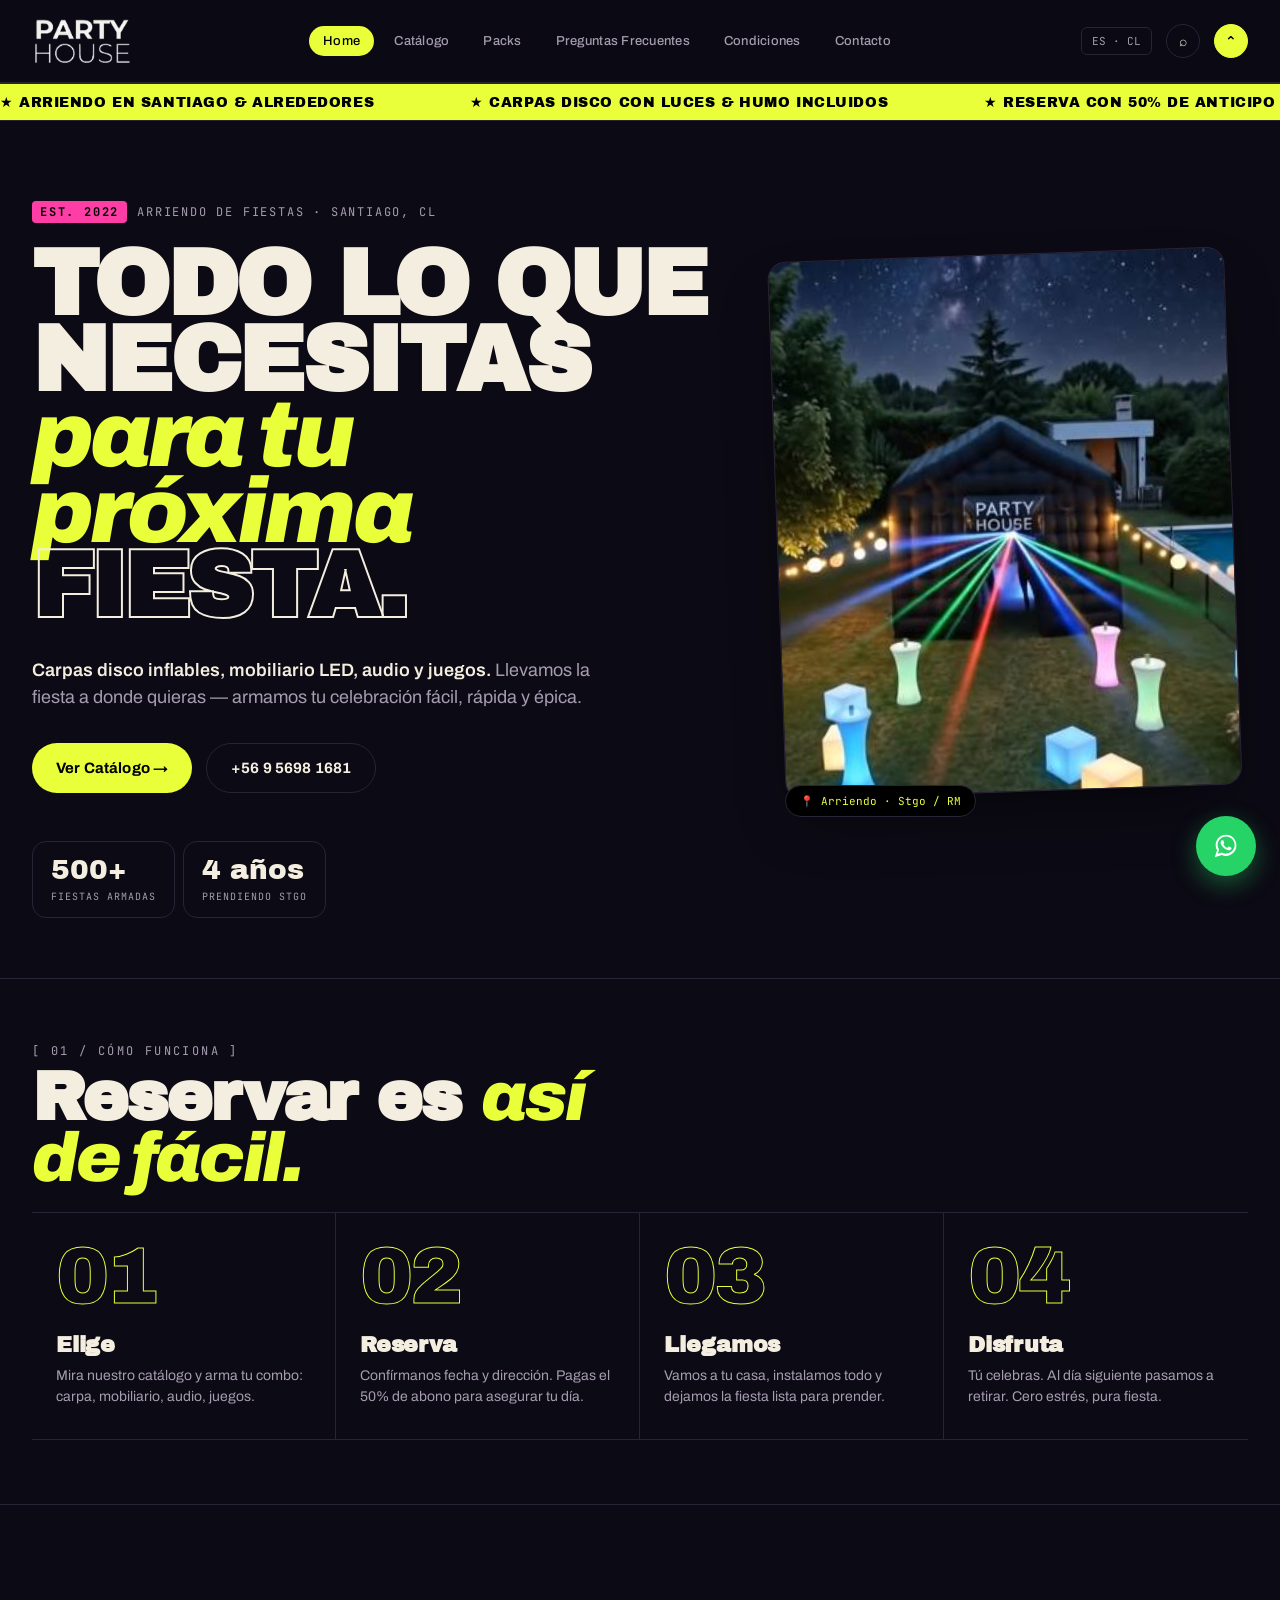
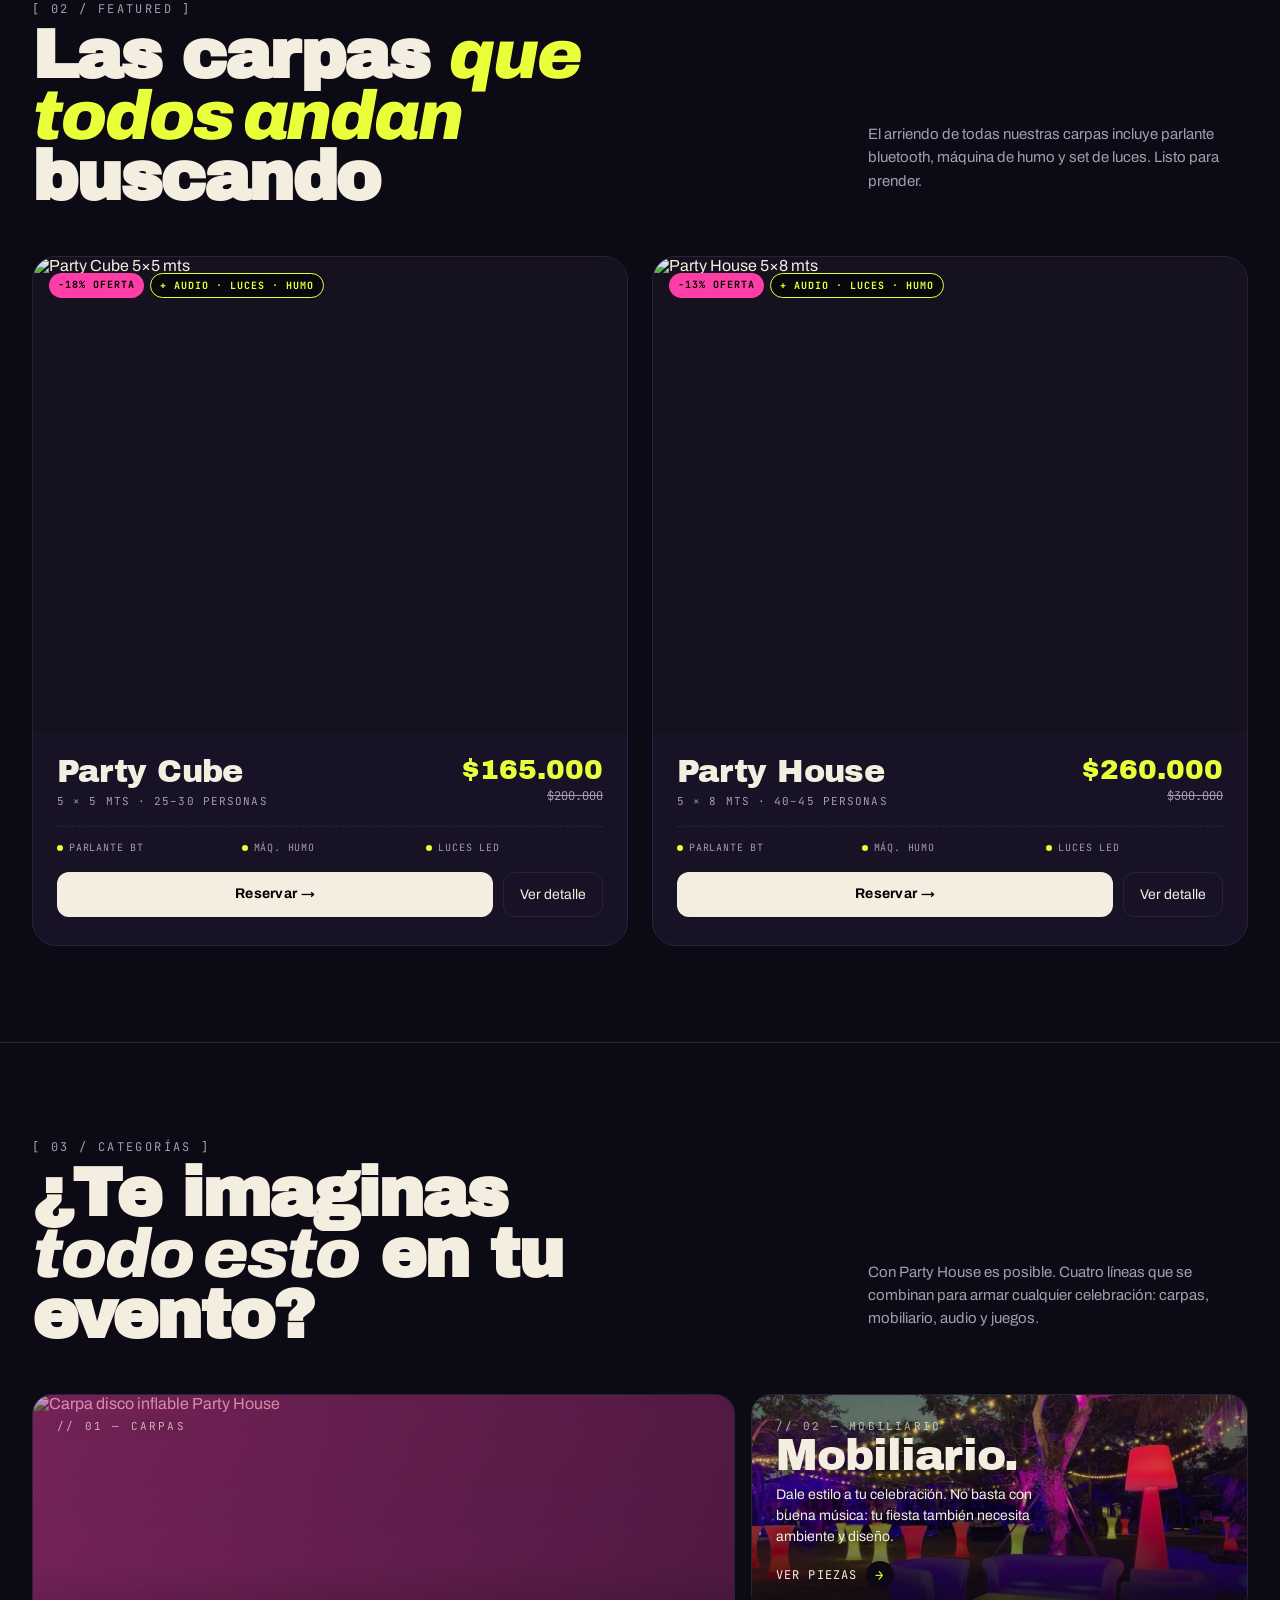
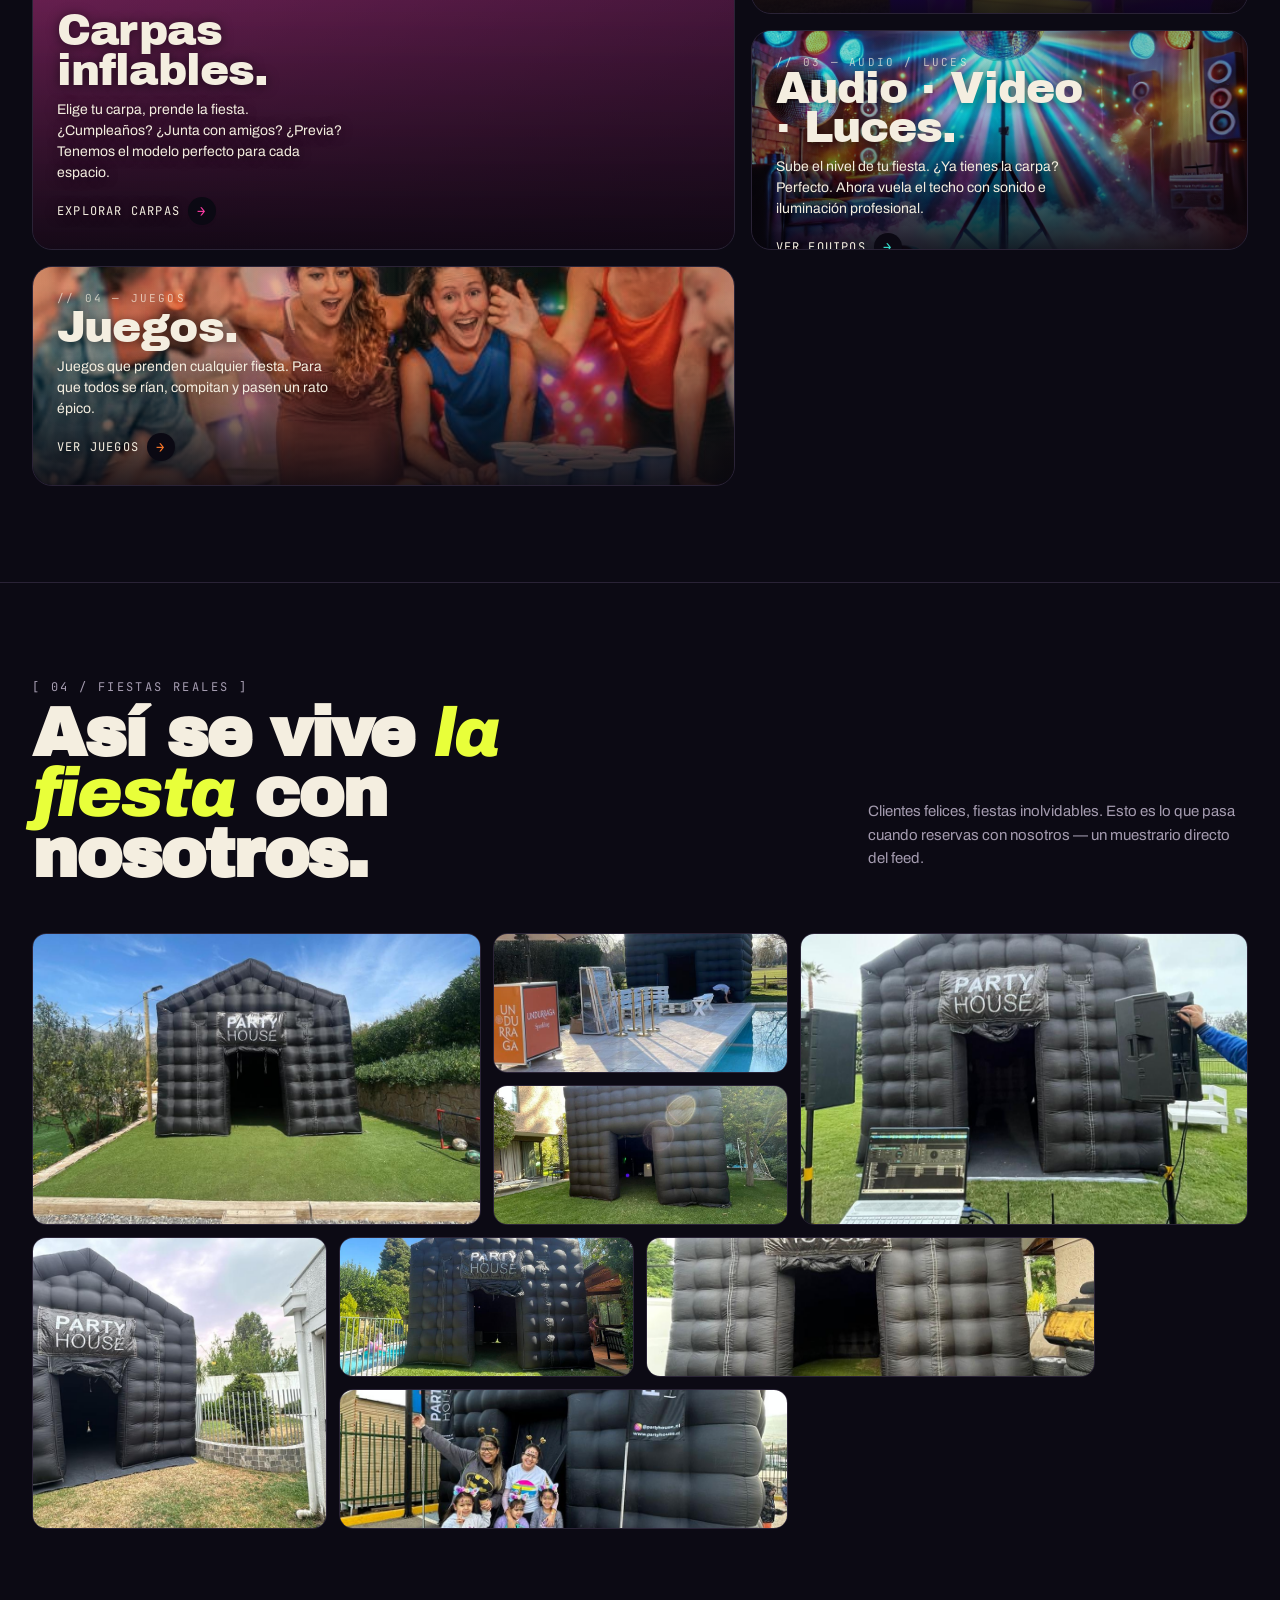
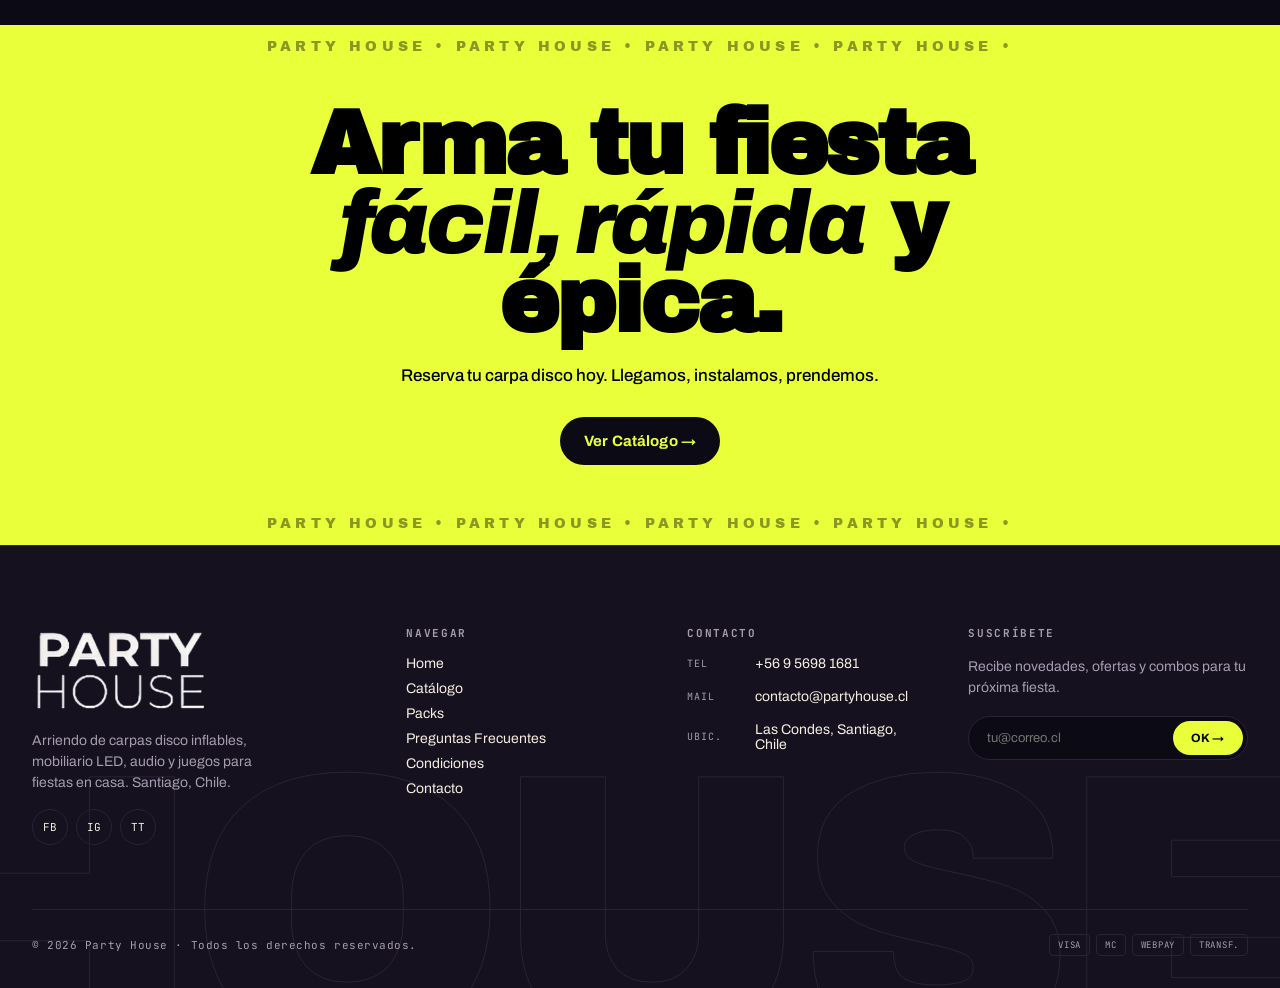
==== commit ada18f78: "Actualizar teléfono de contacto y WhatsApp a +56 9 5698 1681 Co-Authored-By: Claude Opus 5.5 <norepl" ====
--- a/index.html
+++ b/index.html
@@ -172,7 +172,7 @@
         </p>
         <div class="hero-cta">
           <a class="btn btn-primary" href="catalogo.html">Ver Catálogo →</a>
-          <a class="btn btn-ghost" href="https://wa.me/56937363825" target="_blank" rel="noopener">+56 9 3736 3825</a>
+          <a class="btn btn-ghost" href="https://wa.me/56956981681" target="_blank" rel="noopener">+56 9 5698 1681</a>
         </div>
         <div class="stat-row">
           <div class="stat"><div class="n">500+</div><div class="l">Fiestas armadas</div></div>
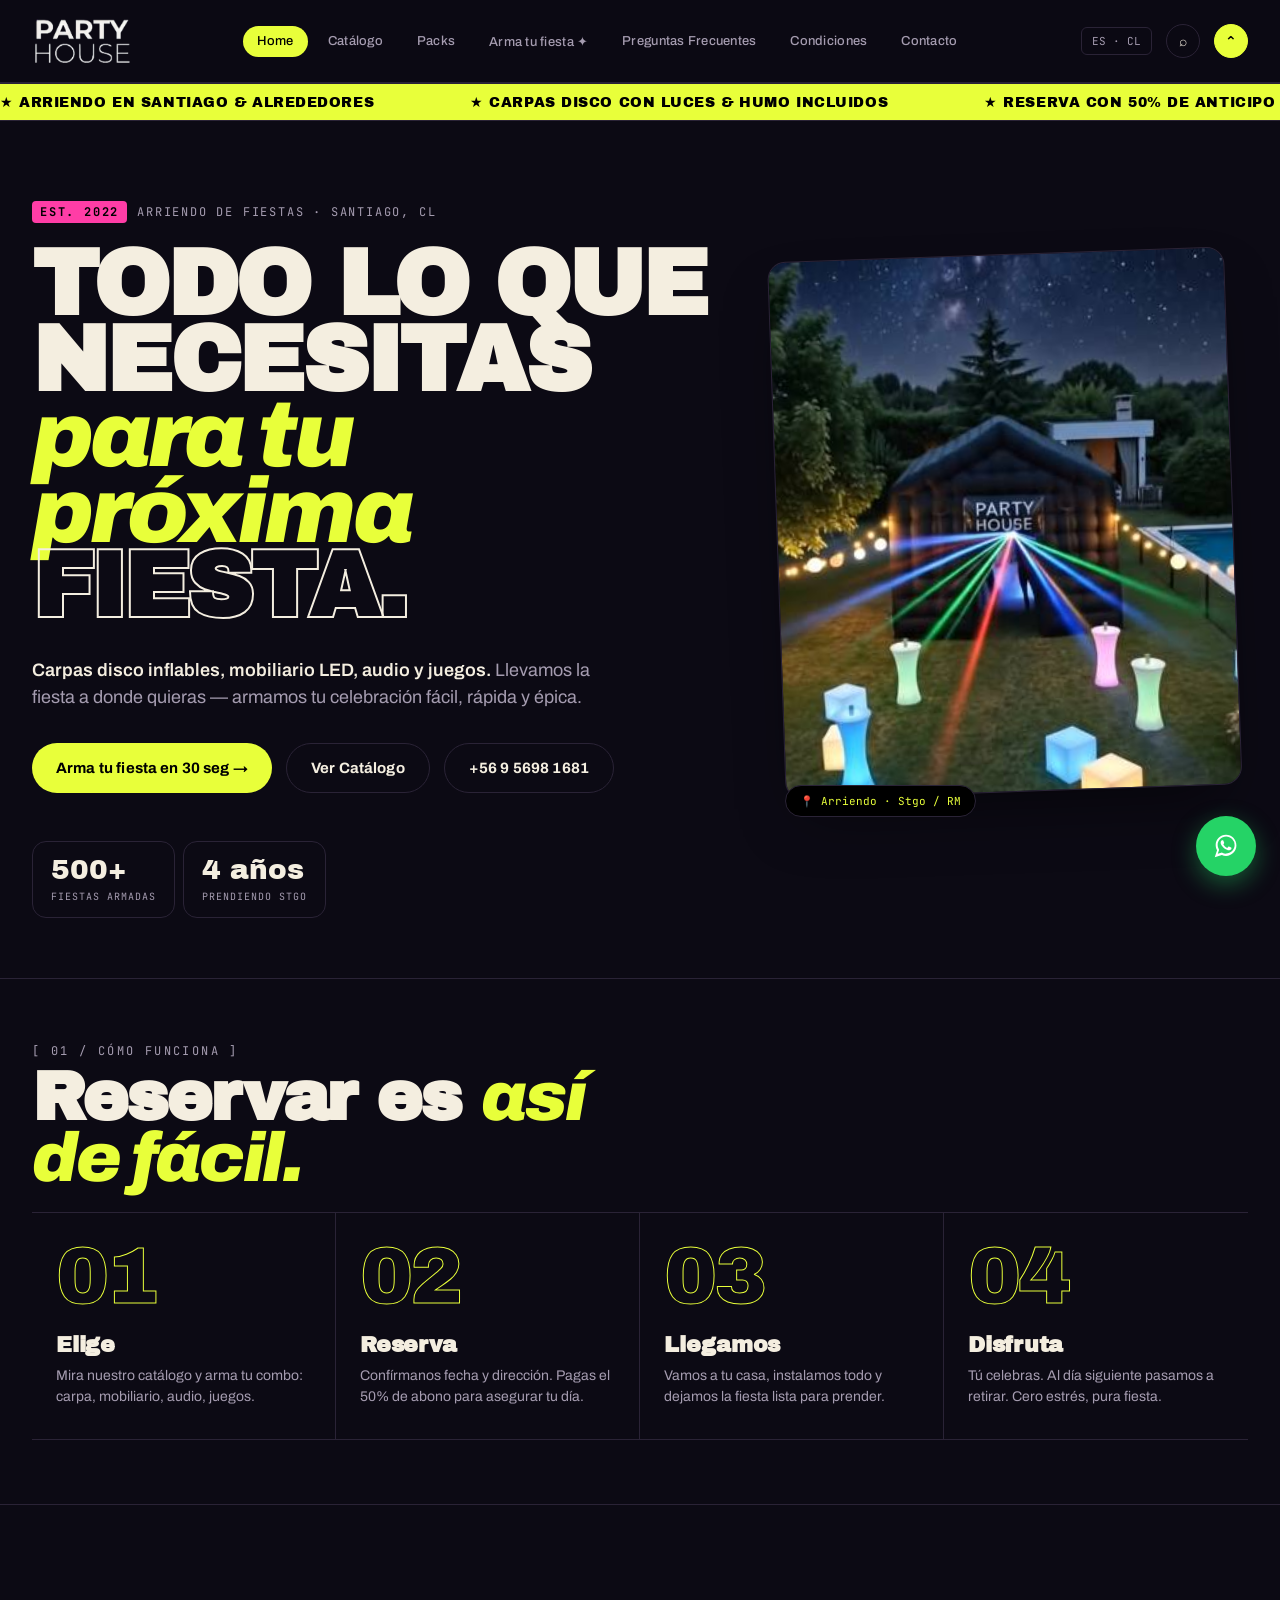
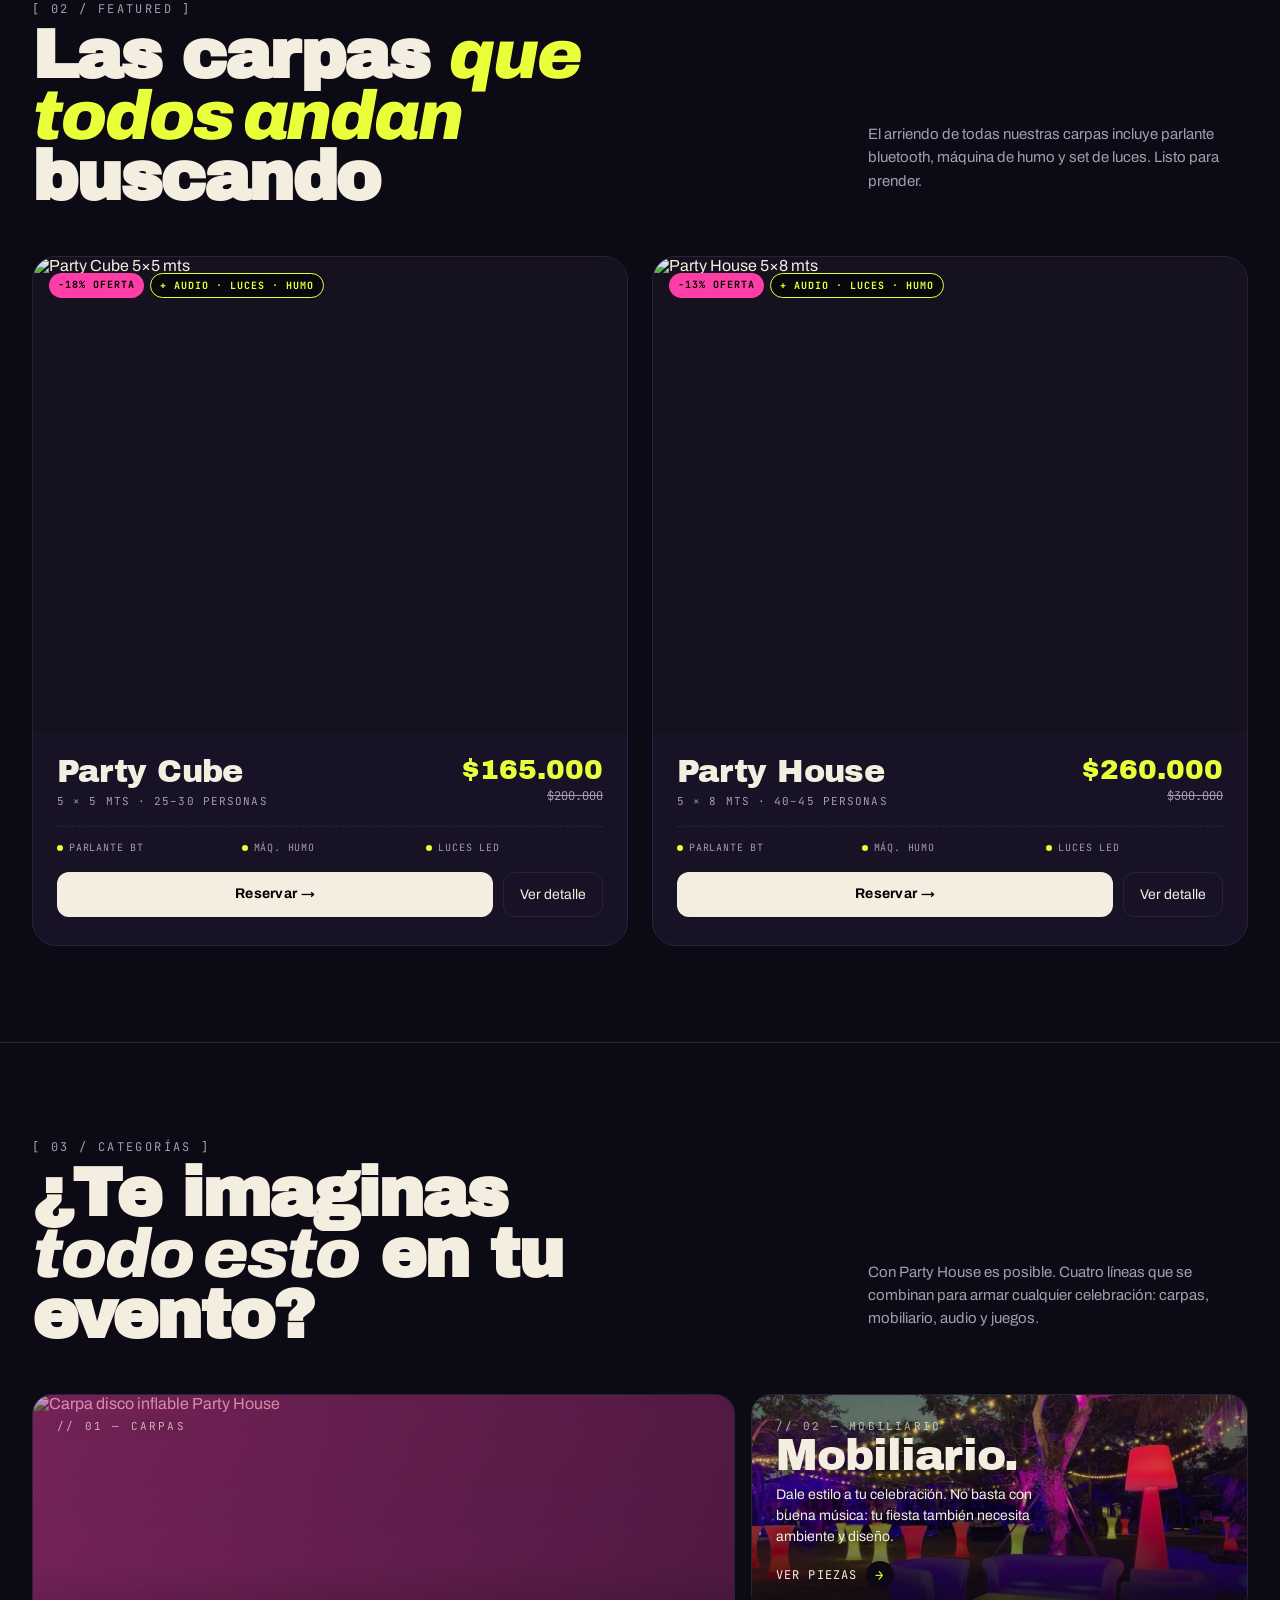
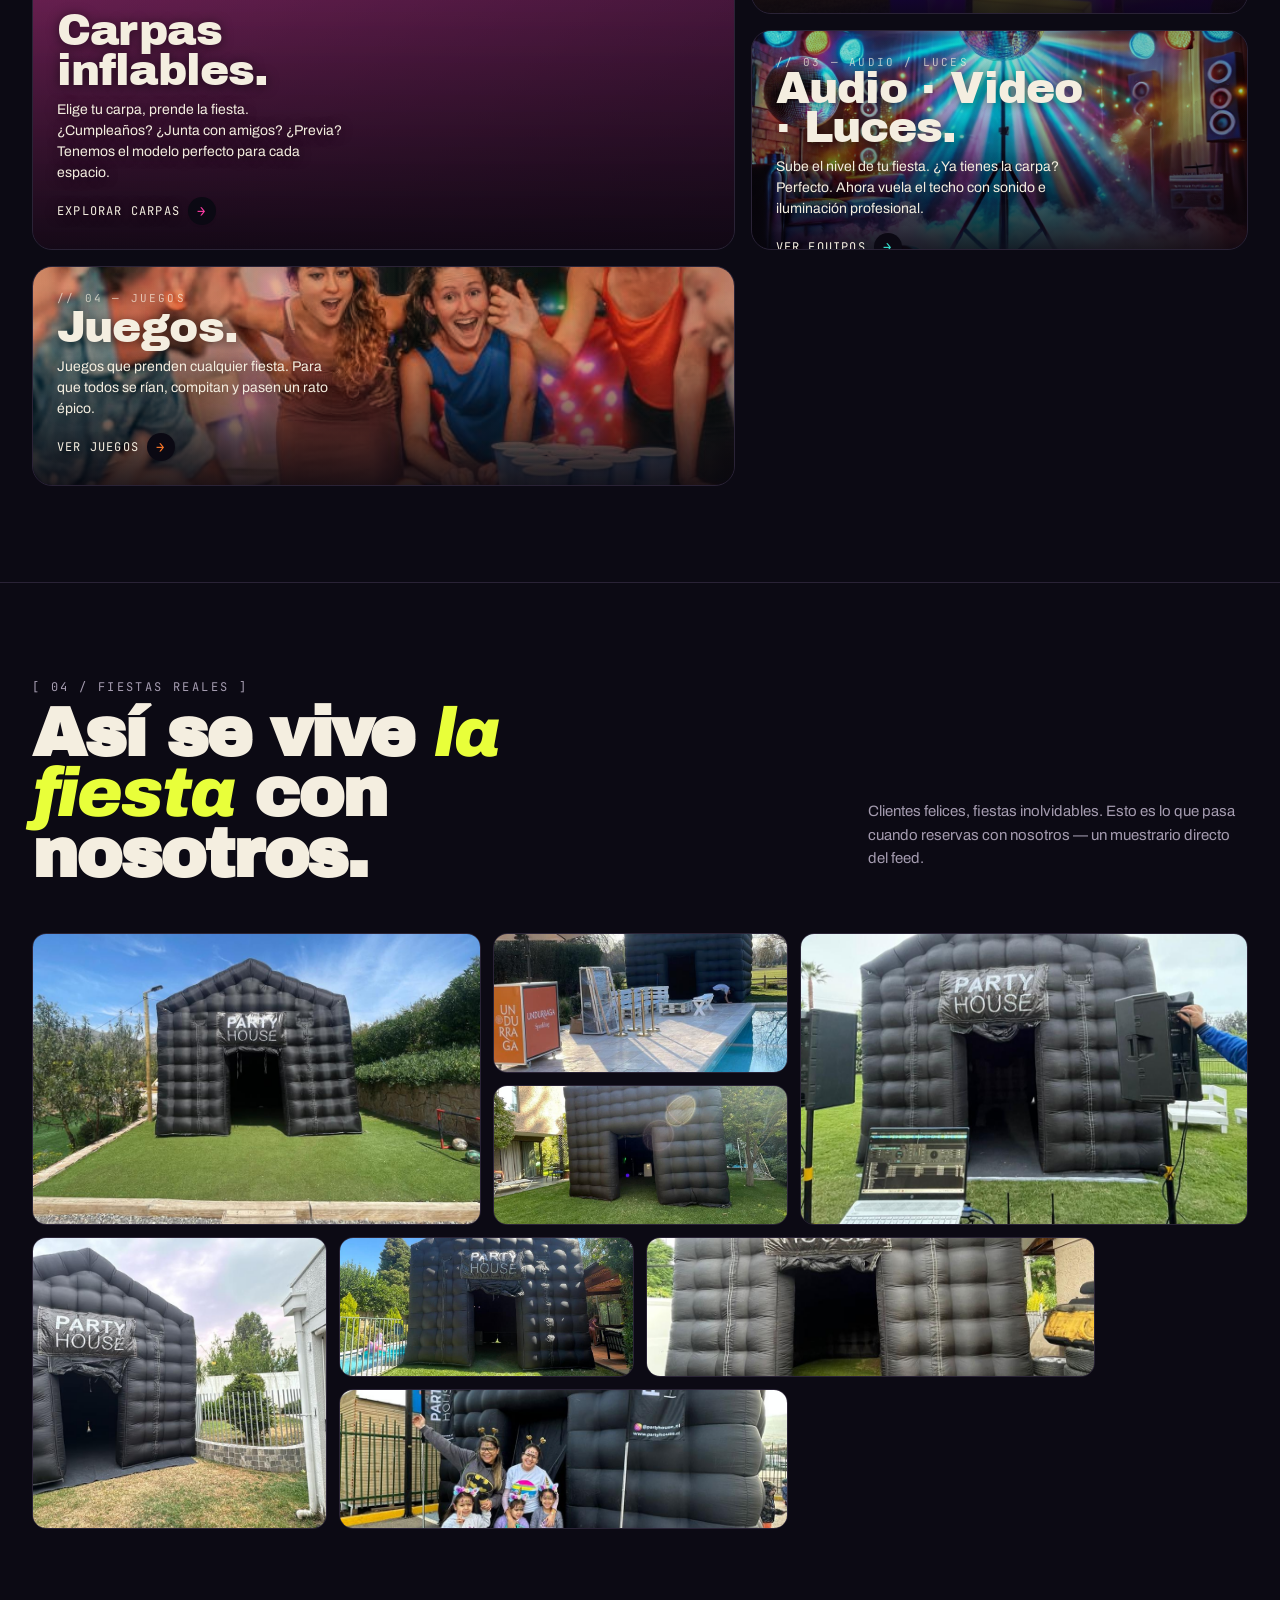
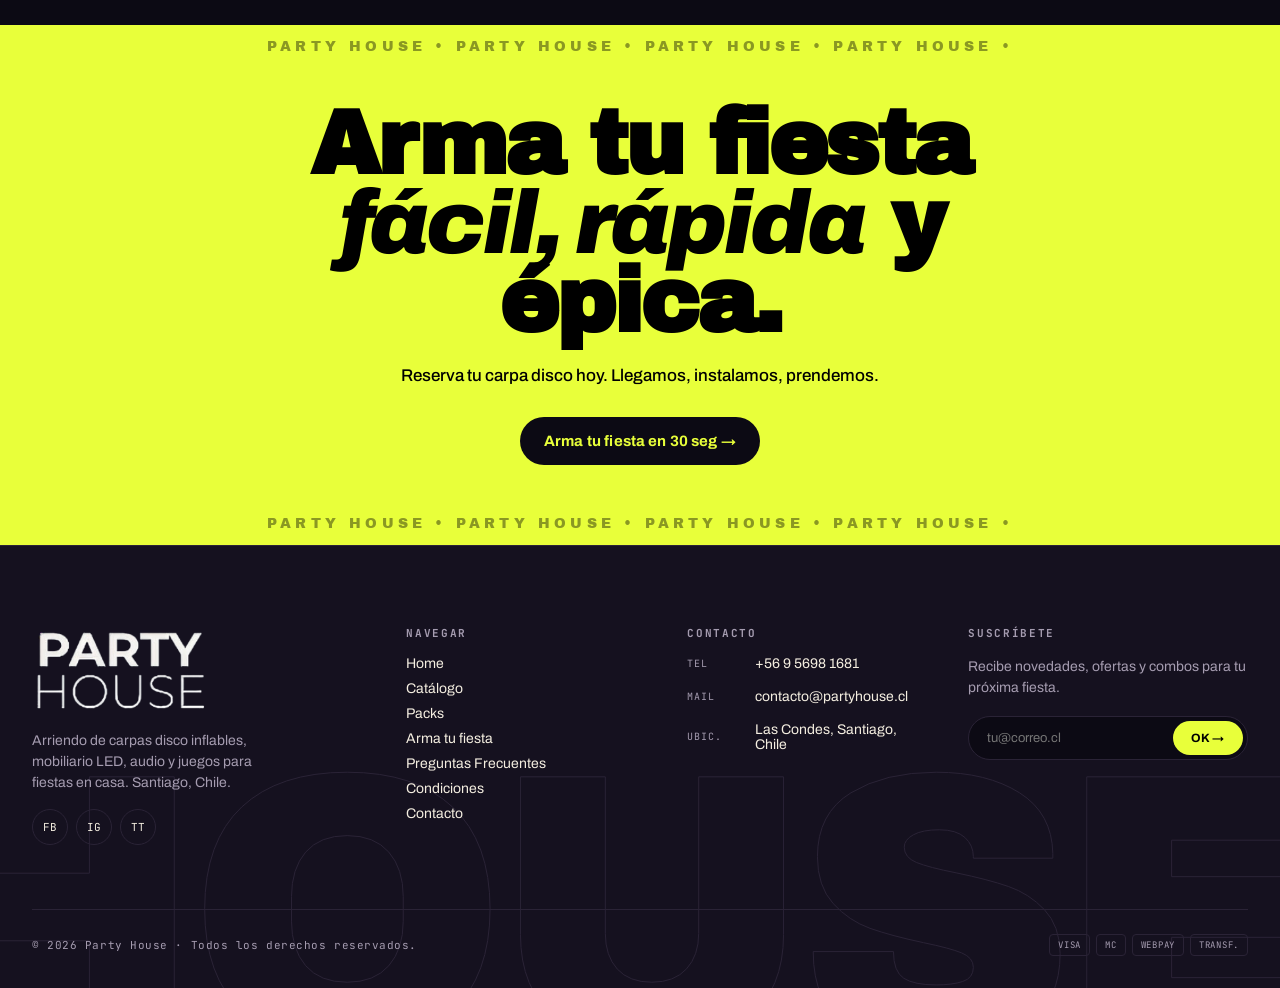
==== commit 2f1f14da: "Mejoras de conversión: disponibilidad real, planificador "Arma tu fiesta" y venta cruzada - Disponib" ====
--- a/index.html
+++ b/index.html
@@ -9,6 +9,27 @@
 <link rel="preconnect" href="https://fonts.gstatic.com" crossorigin />
 <link href="https://fonts.googleapis.com/css2?family=Archivo+Black&family=Archivo:ital,wght@0,400;0,500;0,700;0,900;1,900&family=JetBrains+Mono:wght@400;500;700&display=swap" rel="stylesheet" />
 <link rel="stylesheet" href="assets/site.css" />
+<script type="application/ld+json">
+{
+  "@context": "https://schema.org",
+  "@type": "LocalBusiness",
+  "name": "Party House",
+  "description": "Arriendo de carpas disco inflables, mobiliario LED, audio y juegos para fiestas en casa. Instalación incluida.",
+  "url": "https://partyhouse.cl/",
+  "logo": "https://partyhouse.cl/assets/logo-dark.png",
+  "telephone": "+56956981681",
+  "email": "contacto@partyhouse.cl",
+  "priceRange": "$$",
+  "currenciesAccepted": "CLP",
+  "address": { "@type": "PostalAddress", "addressLocality": "Las Condes", "addressRegion": "Región Metropolitana", "addressCountry": "CL" },
+  "areaServed": { "@type": "AdministrativeArea", "name": "Región Metropolitana de Santiago" },
+  "sameAs": [
+    "https://www.facebook.com/profile.php?id=100086912134318",
+    "https://instagram.com/partyhouse_cl",
+    "https://www.tiktok.com/@partyhouse_cl"
+  ]
+}
+</script>
 <style>
   /* Home-specific */
   .hero{position:relative;padding:80px 0 60px;overflow:hidden}
@@ -171,7 +192,8 @@
           rápida y épica.
         </p>
         <div class="hero-cta">
-          <a class="btn btn-primary" href="catalogo.html">Ver Catálogo →</a>
+          <a class="btn btn-primary" href="arma-tu-fiesta.html">Arma tu fiesta en 30 seg →</a>
+          <a class="btn btn-ghost" href="catalogo.html">Ver Catálogo</a>
           <a class="btn btn-ghost" href="https://wa.me/56956981681" target="_blank" rel="noopener">+56 9 5698 1681</a>
         </div>
         <div class="stat-row">
@@ -396,7 +418,7 @@
   <div class="wrap">
     <h3>Arma tu fiesta <span class="ital">fácil, rápida</span> y épica.</h3>
     <p>Reserva tu carpa disco hoy. Llegamos, instalamos, prendemos.</p>
-    <a class="btn" href="catalogo.html">Ver Catálogo →</a>
+    <a class="btn" href="arma-tu-fiesta.html">Arma tu fiesta en 30 seg →</a>
   </div>
 </section>
 
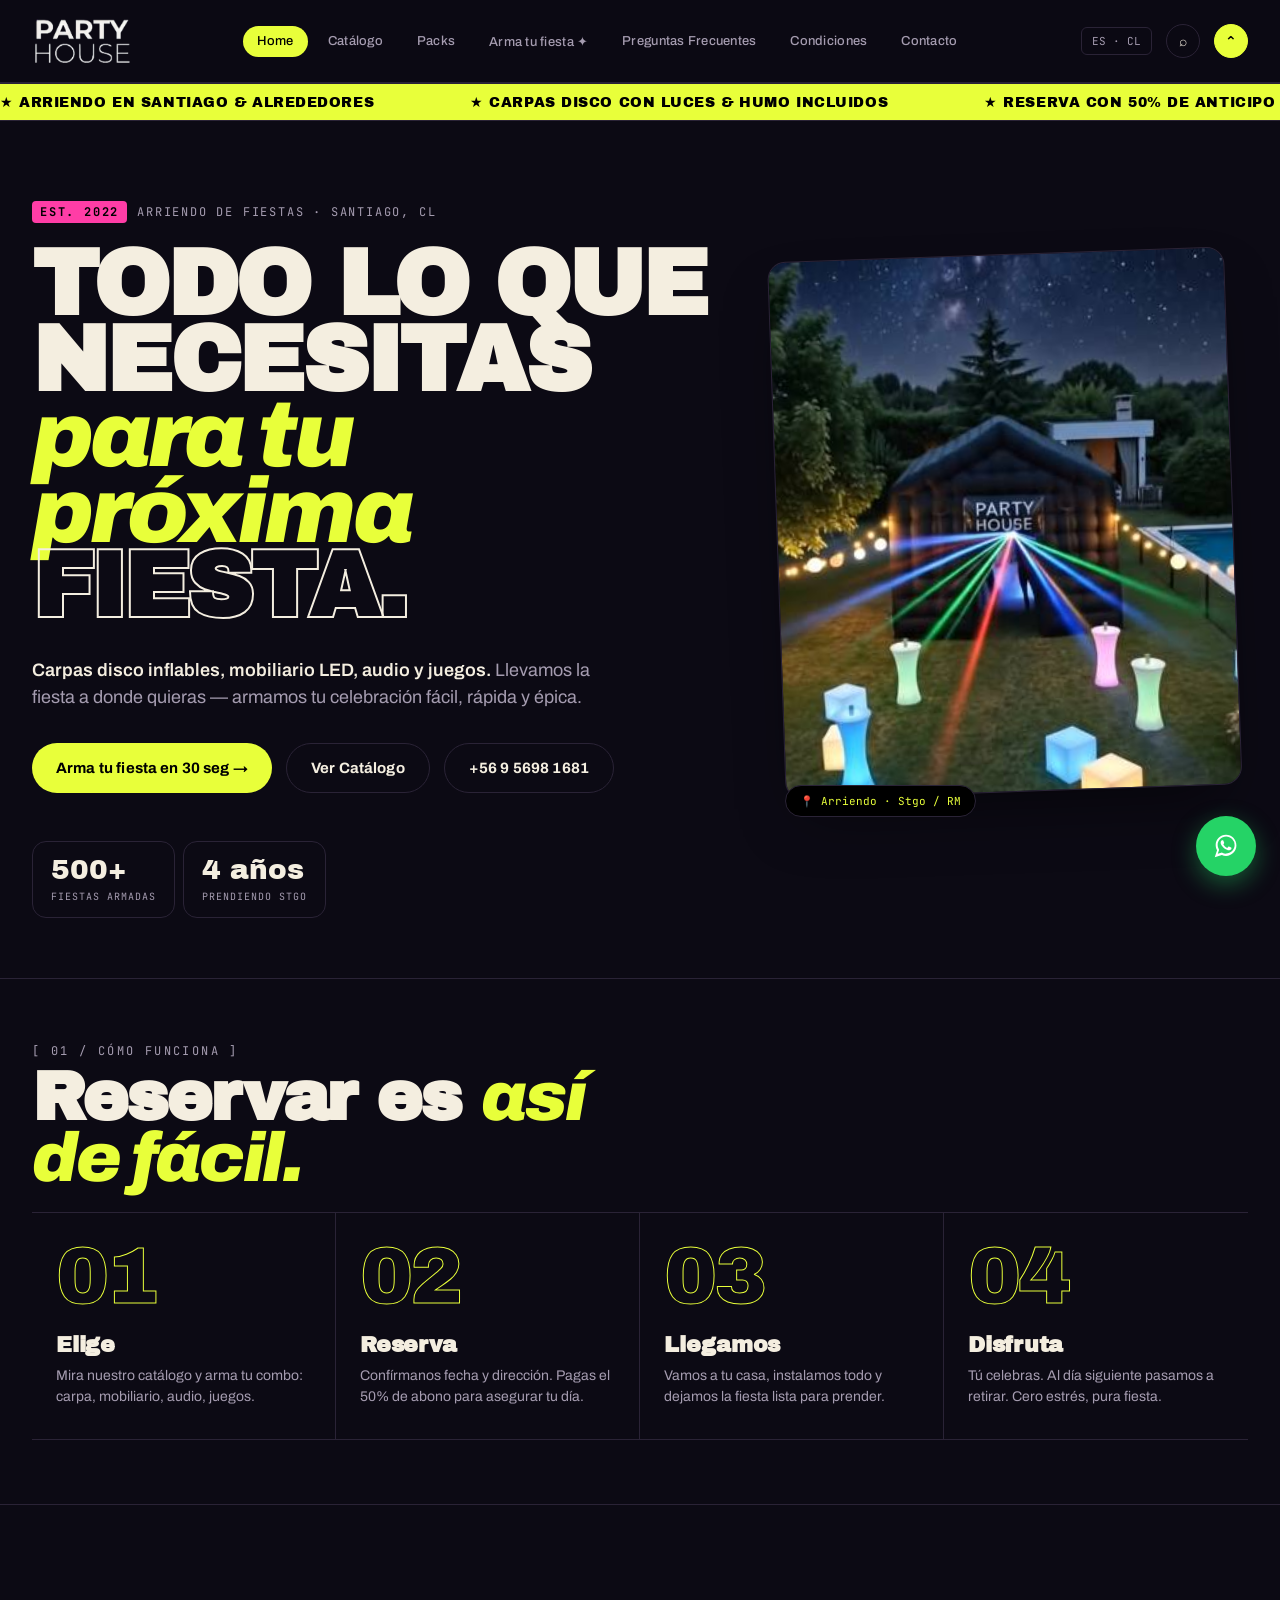
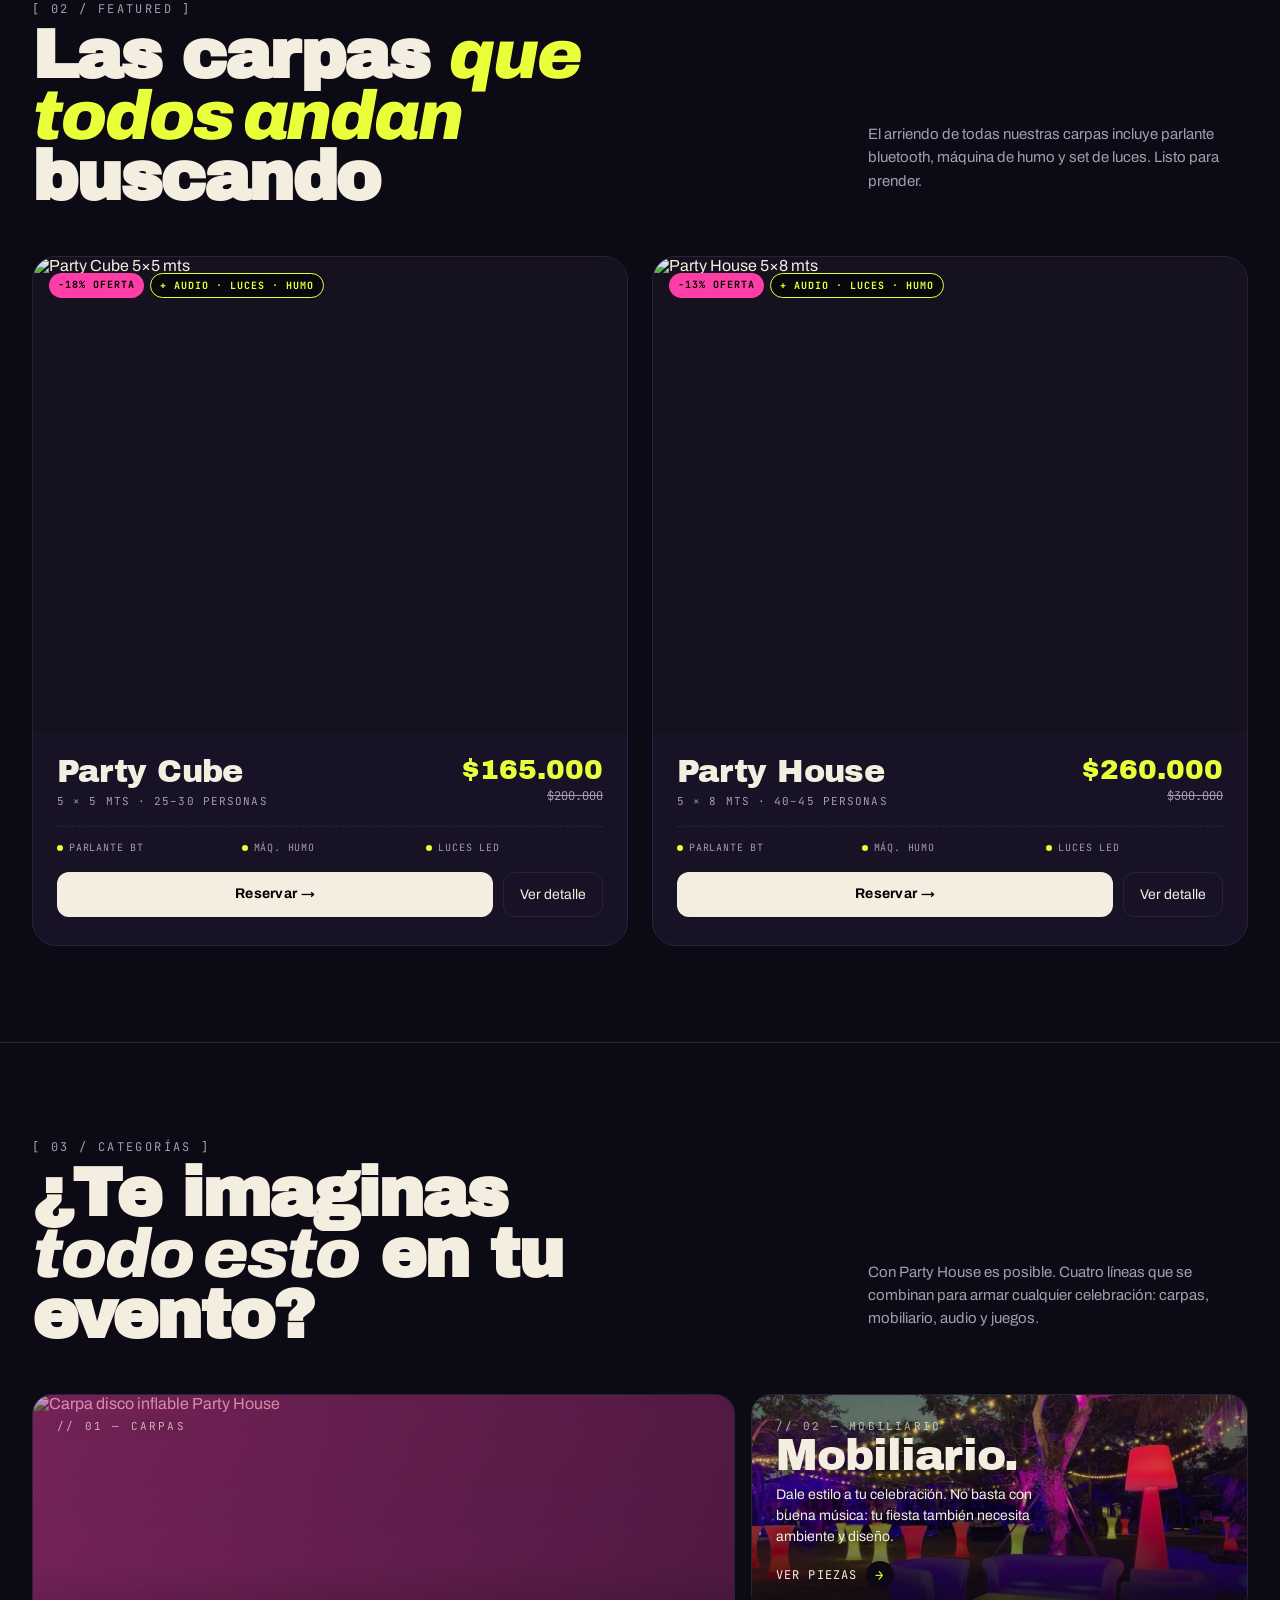
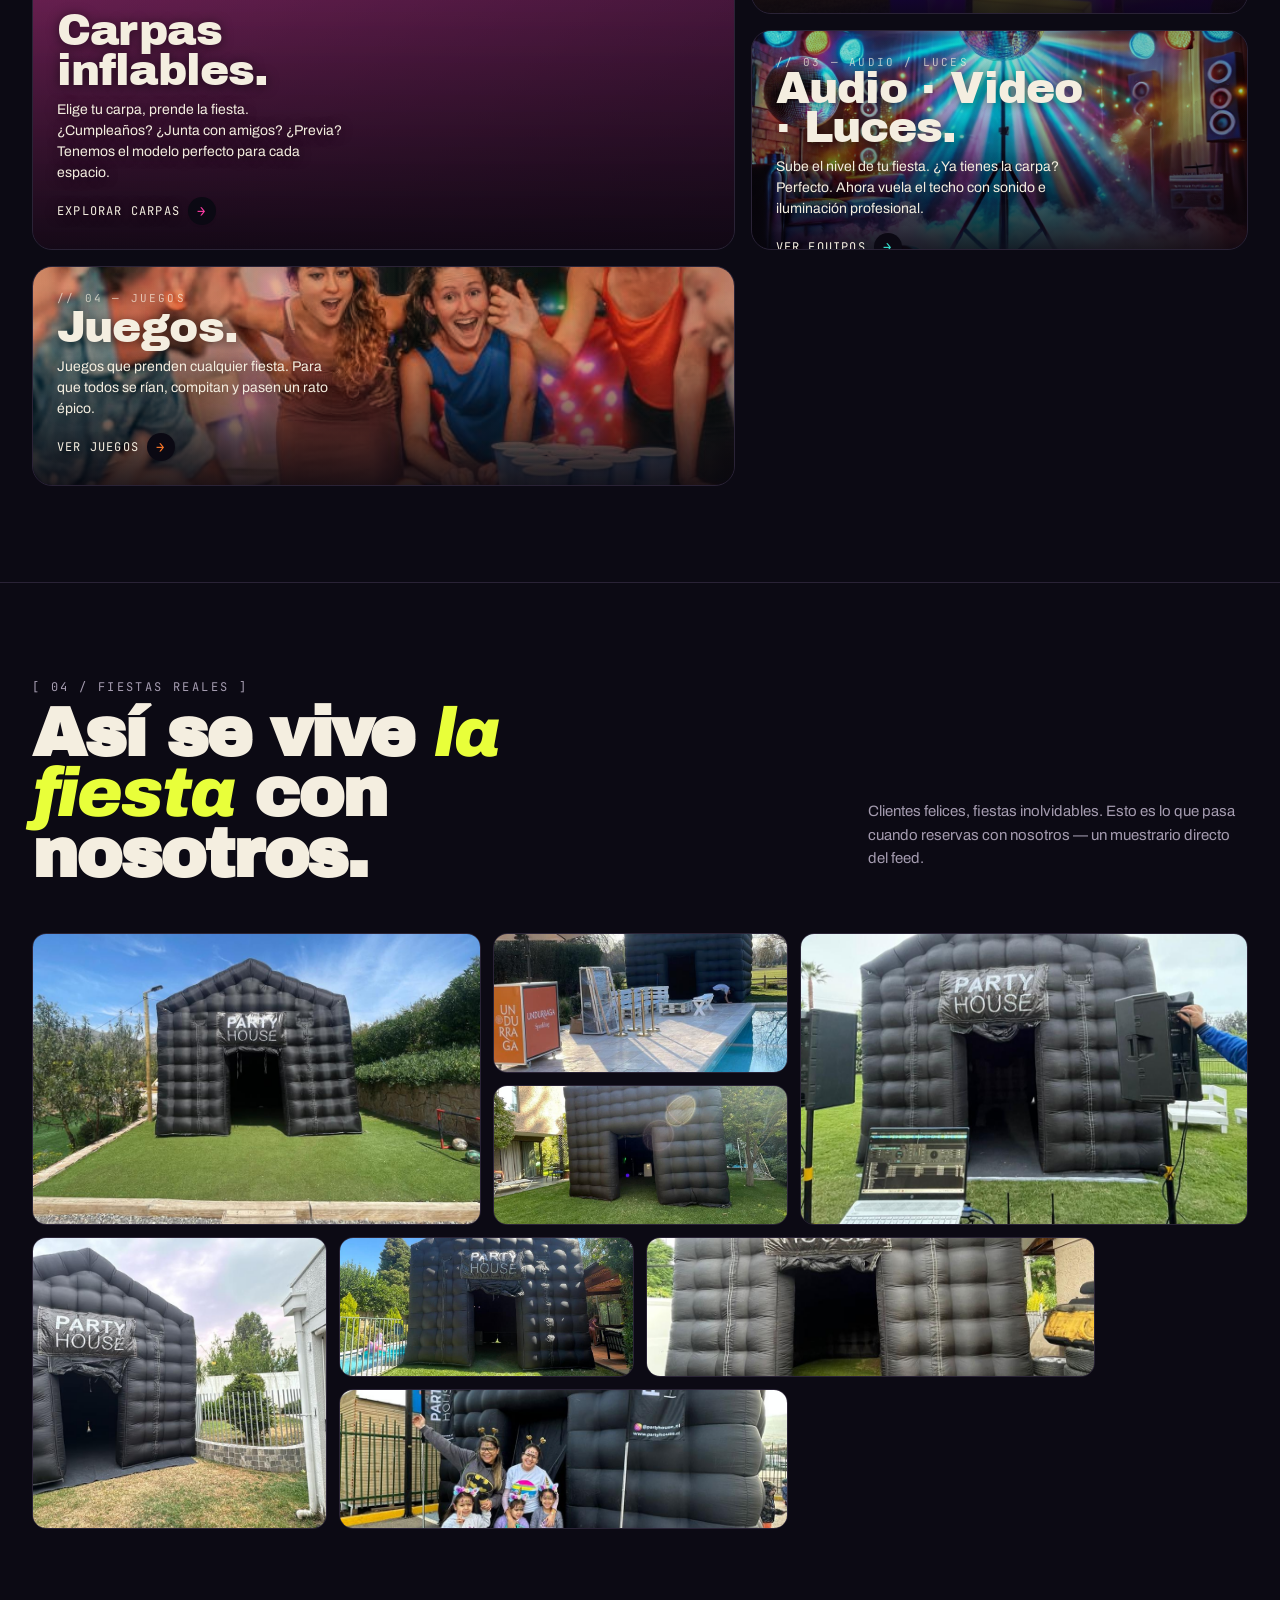
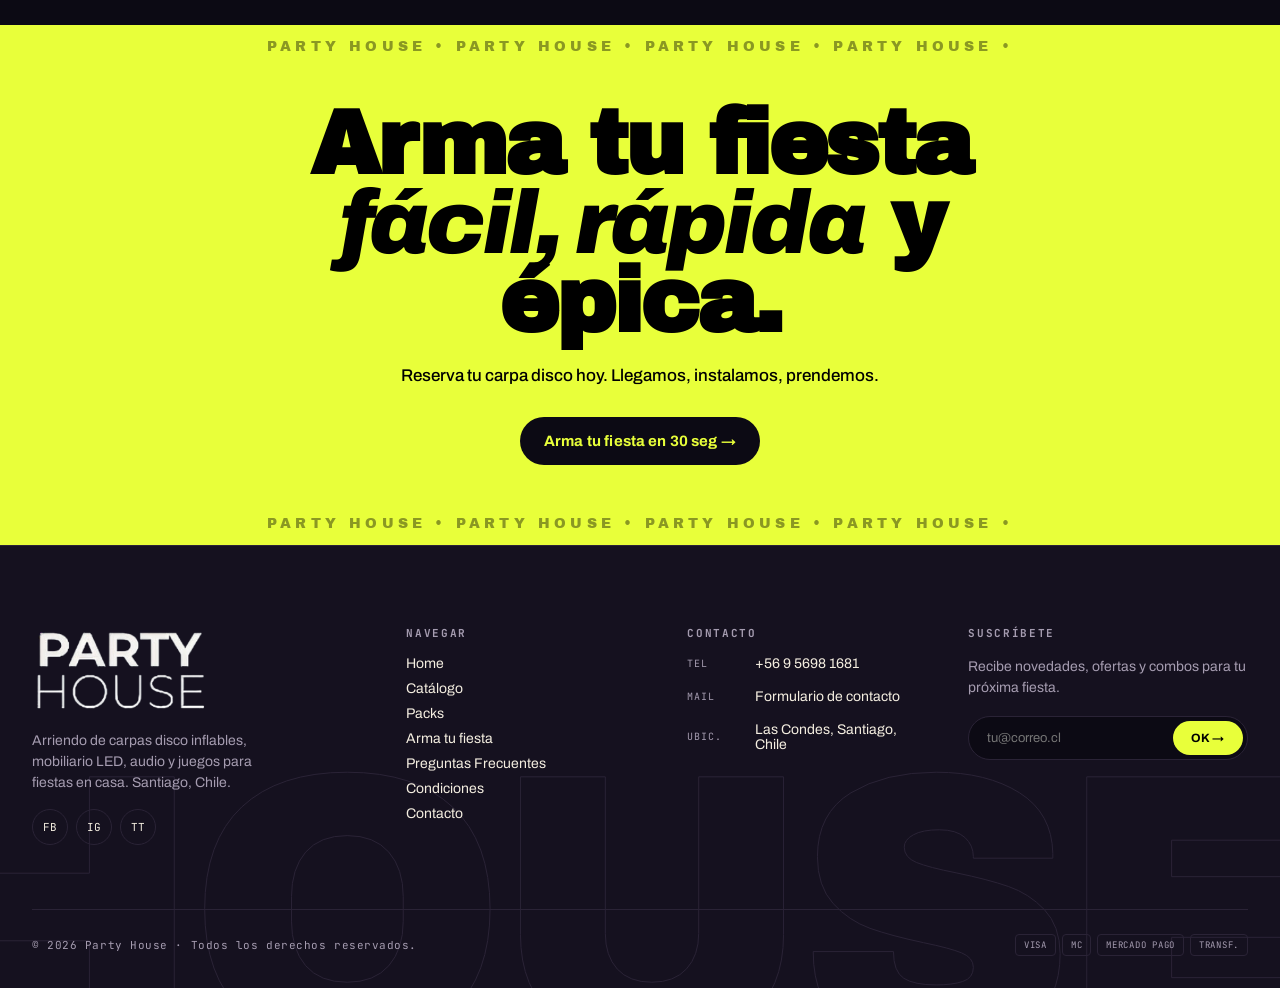
==== commit 9eb02c3b: "Formulario de contacto funcional y fin de contacto@partyhouse.cl - El formulario de contacto antes n" ====
--- a/index.html
+++ b/index.html
@@ -18,7 +18,6 @@
   "url": "https://partyhouse.cl/",
   "logo": "https://partyhouse.cl/assets/logo-dark.png",
   "telephone": "+56956981681",
-  "email": "contacto@partyhouse.cl",
   "priceRange": "$$",
   "currenciesAccepted": "CLP",
   "address": { "@type": "PostalAddress", "addressLocality": "Las Condes", "addressRegion": "Región Metropolitana", "addressCountry": "CL" },
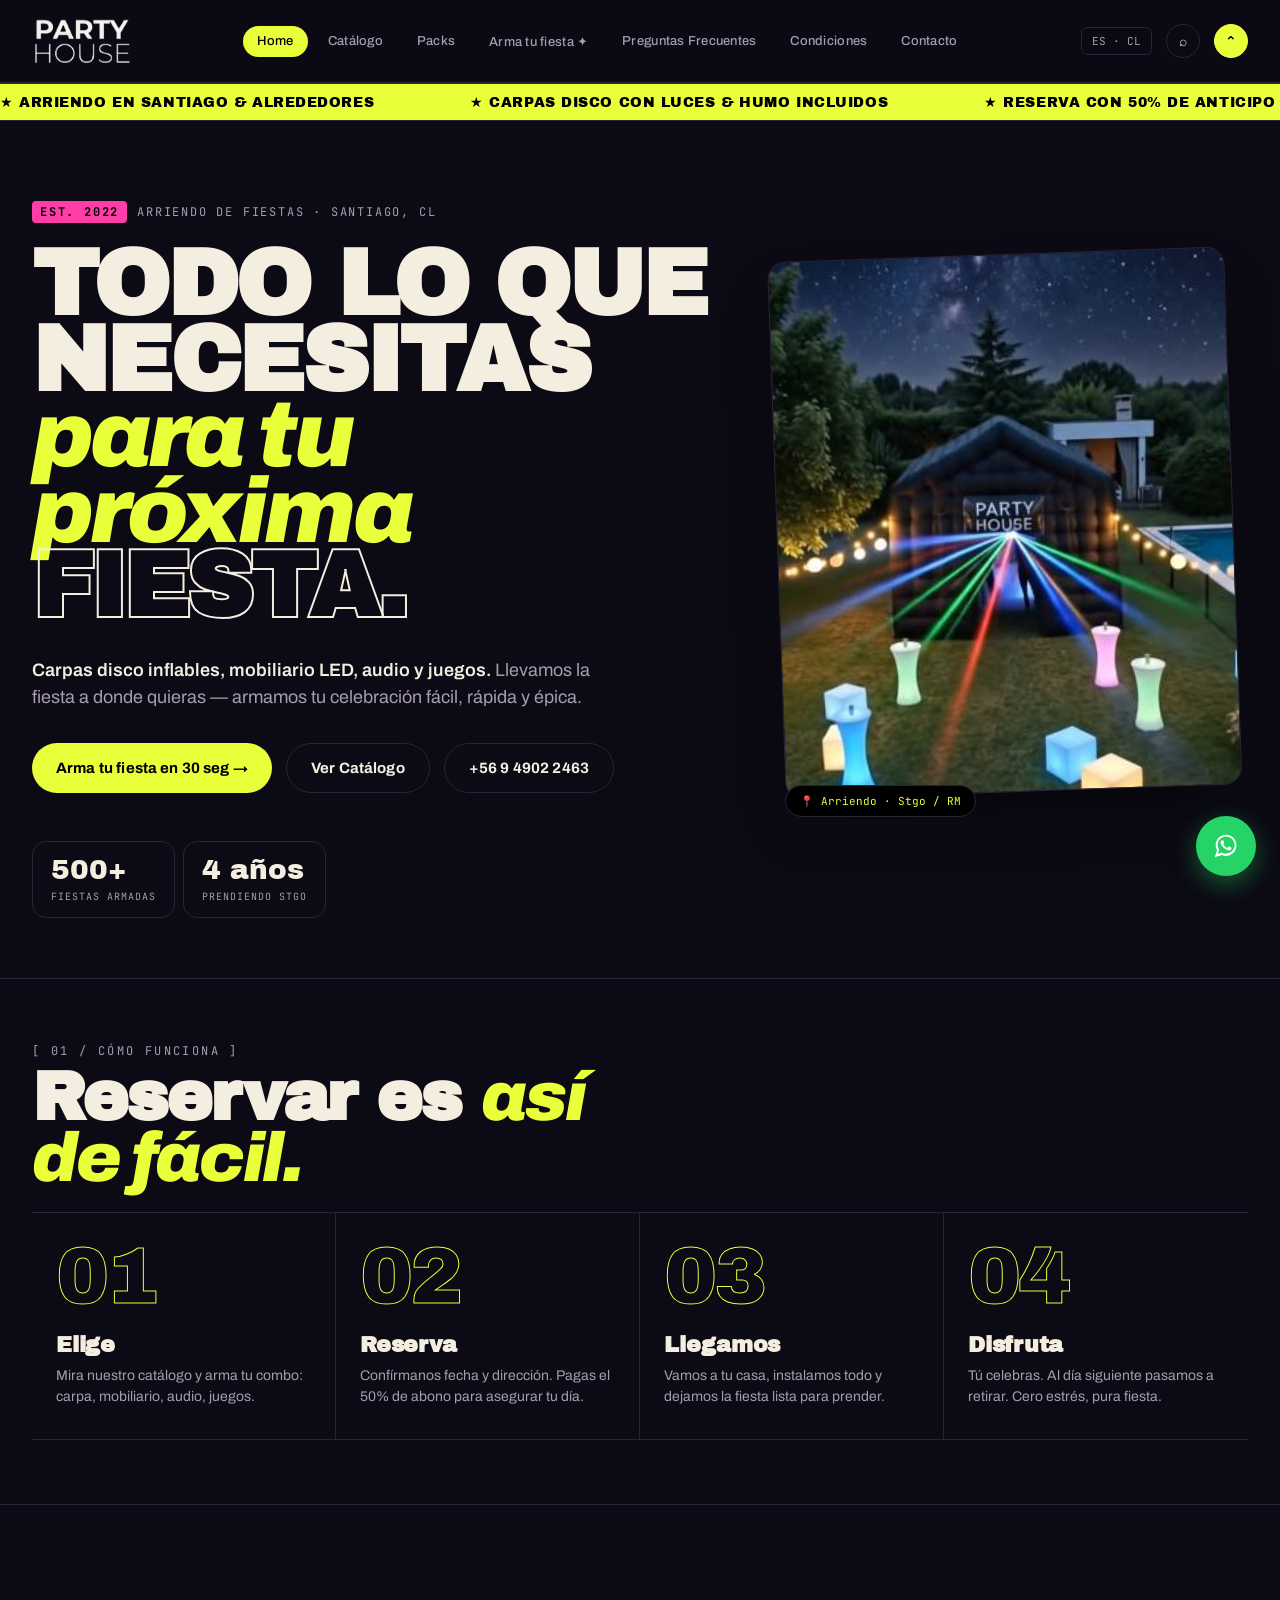
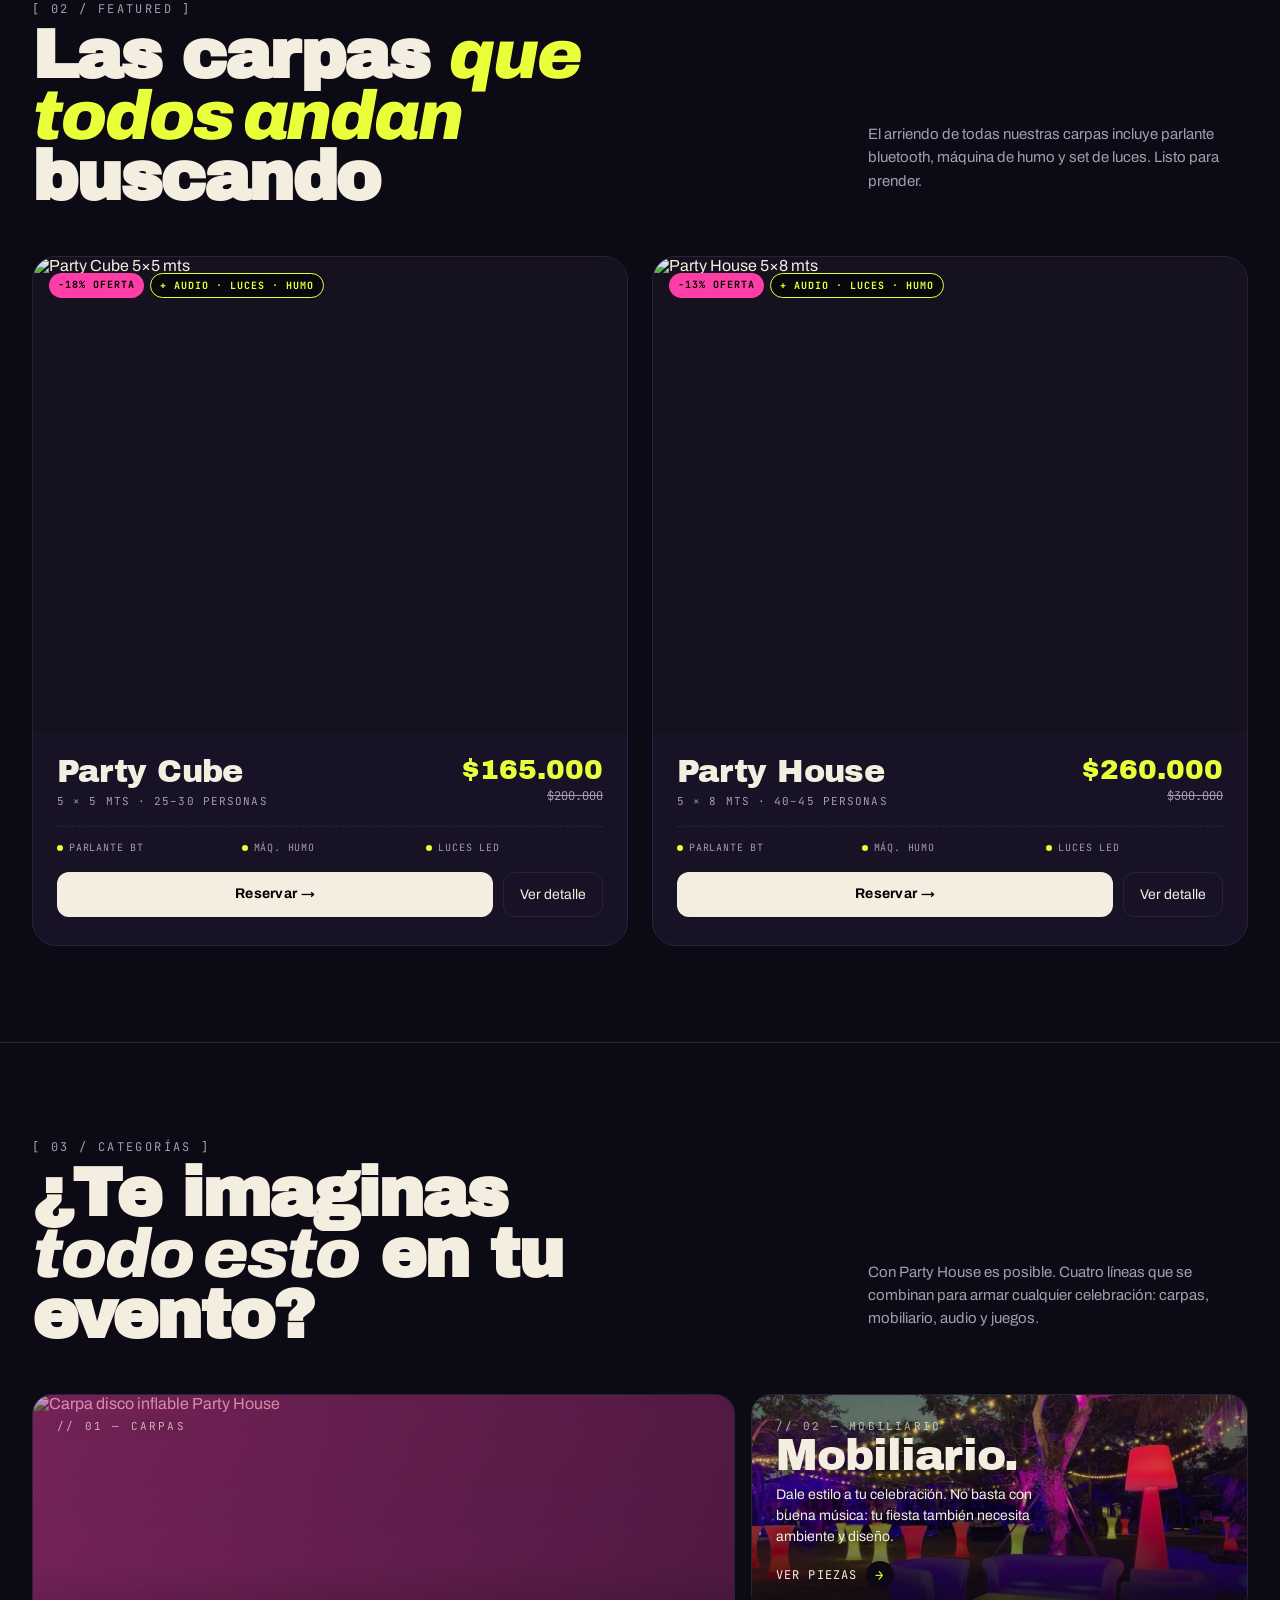
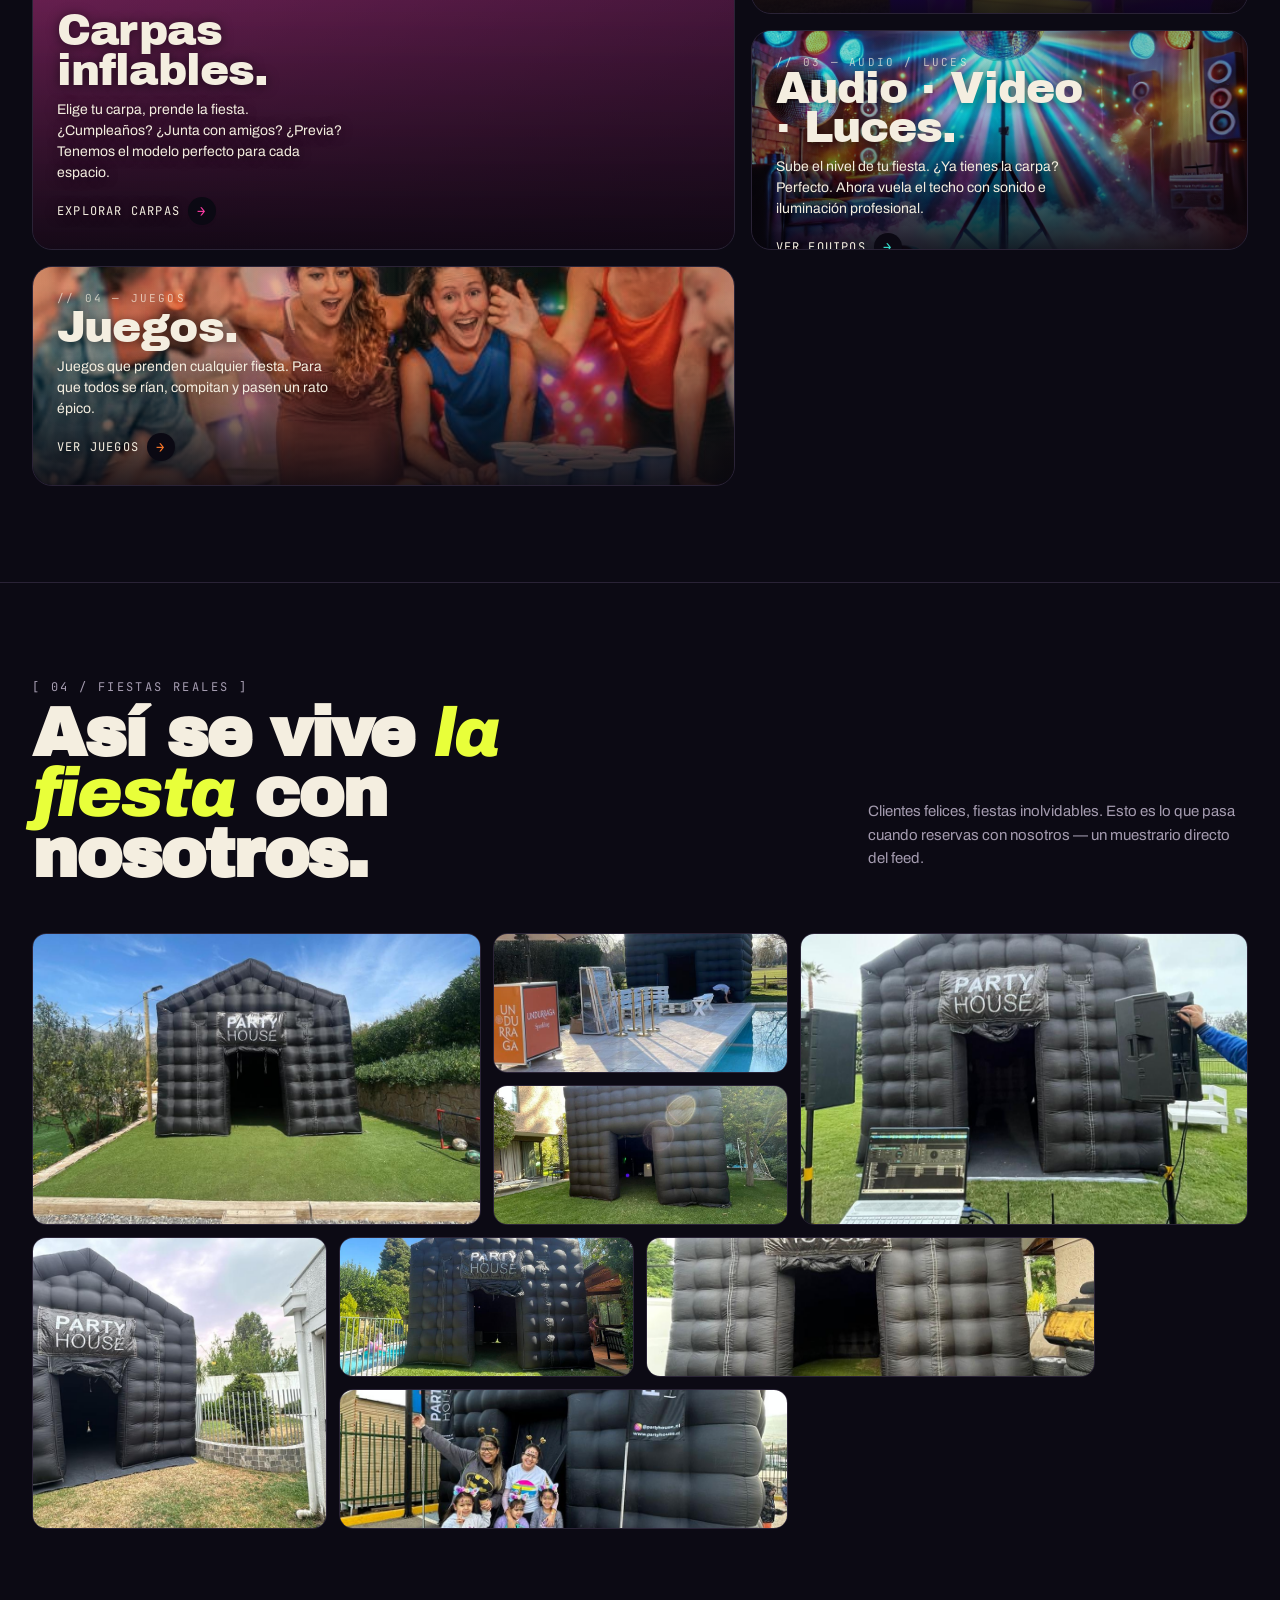
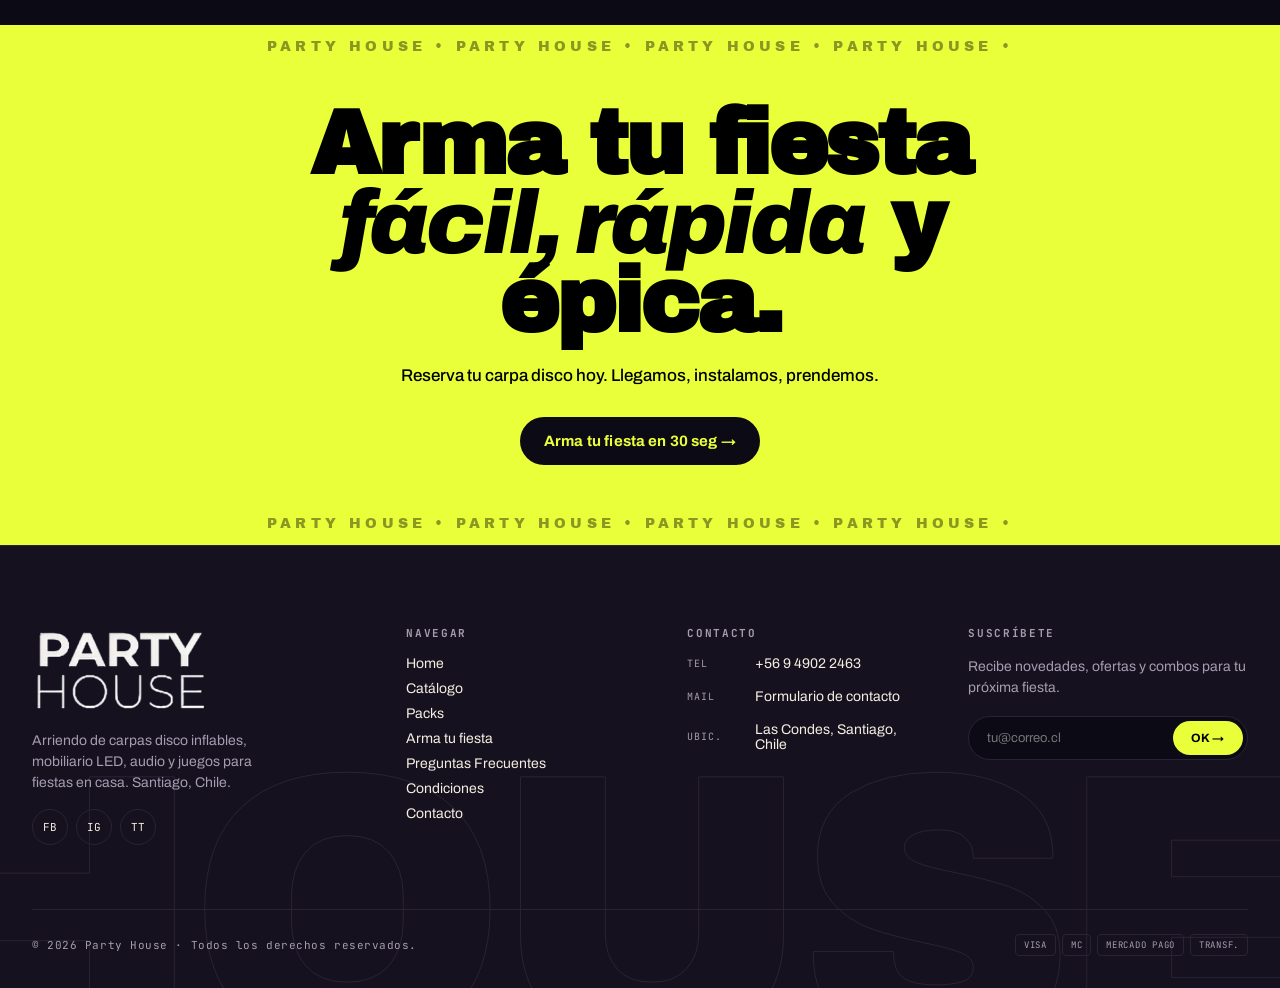
==== commit 7c7c506a: "Nuevo teléfono de contacto y WhatsApp: +56 9 4902 2463 Co-Authored-By: Claude Opus 5.5 <noreply@anth" ====
--- a/index.html
+++ b/index.html
@@ -17,7 +17,7 @@
   "description": "Arriendo de carpas disco inflables, mobiliario LED, audio y juegos para fiestas en casa. Instalación incluida.",
   "url": "https://partyhouse.cl/",
   "logo": "https://partyhouse.cl/assets/logo-dark.png",
-  "telephone": "+56956981681",
+  "telephone": "+56949022463",
   "priceRange": "$$",
   "currenciesAccepted": "CLP",
   "address": { "@type": "PostalAddress", "addressLocality": "Las Condes", "addressRegion": "Región Metropolitana", "addressCountry": "CL" },
@@ -193,7 +193,7 @@
         <div class="hero-cta">
           <a class="btn btn-primary" href="arma-tu-fiesta.html">Arma tu fiesta en 30 seg →</a>
           <a class="btn btn-ghost" href="catalogo.html">Ver Catálogo</a>
-          <a class="btn btn-ghost" href="https://wa.me/56956981681" target="_blank" rel="noopener">+56 9 5698 1681</a>
+          <a class="btn btn-ghost" href="https://wa.me/56949022463" target="_blank" rel="noopener">+56 9 4902 2463</a>
         </div>
         <div class="stat-row">
           <div class="stat"><div class="n">500+</div><div class="l">Fiestas armadas</div></div>
@@ -272,8 +272,8 @@
               <div class="tent-size">5 × 5 mts · 25–30 personas</div>
             </div>
             <div class="tent-price">
-              <div class="now">$165.000</div>
-              <span class="was">$200.000</span>
+              <div class="now" data-precio="party-cube-5x5-mts">$165.000</div>
+              <span class="was" data-precio-antes="party-cube-5x5-mts">$200.000</span>
             </div>
           </div>
           <div class="tent-meta">
@@ -301,8 +301,8 @@
               <div class="tent-size">5 × 8 mts · 40–45 personas</div>
             </div>
             <div class="tent-price">
-              <div class="now">$260.000</div>
-              <span class="was">$300.000</span>
+              <div class="now" data-precio="party-house-5x8-mts">$260.000</div>
+              <span class="was" data-precio-antes="party-house-5x8-mts">$300.000</span>
             </div>
           </div>
           <div class="tent-meta">
@@ -424,7 +424,8 @@
 <div id="footer-slot"></div>
 <div id="wa-slot"></div>
 
-<script src="assets/data.js"></script>
+<script src="https://uxhbzgkgiefjggxcapdq.supabase.co/functions/v1/pagos/datos.js"></script>
+<script>/* respaldo si el servidor no responde */ window.PH_PRODUCTS || document.write('<script src="assets/data.js"><\/script><script src="assets/disponibilidad.js"><\/script><script src="assets/transporte.js"><\/script>');</script>
 <script src="assets/partials.js"></script>
 <script src="assets/site.js"></script>
 <script>
